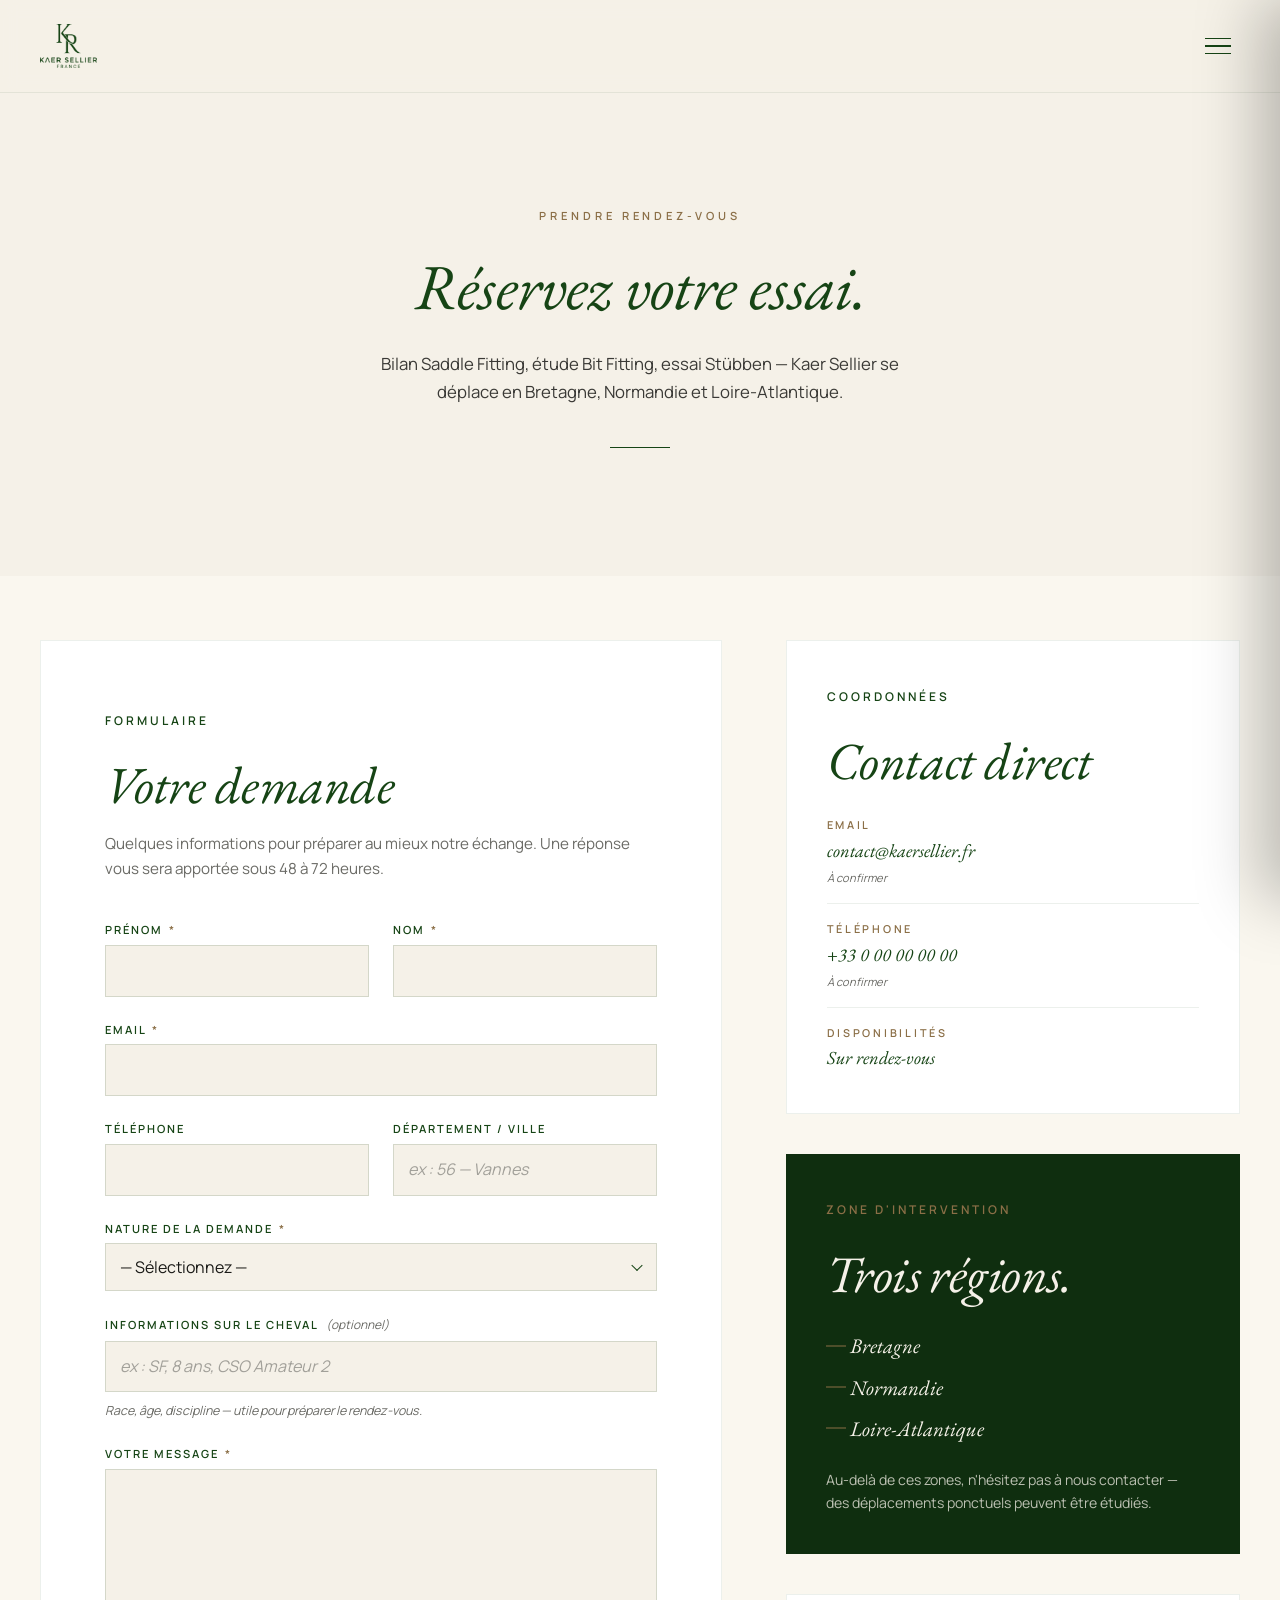
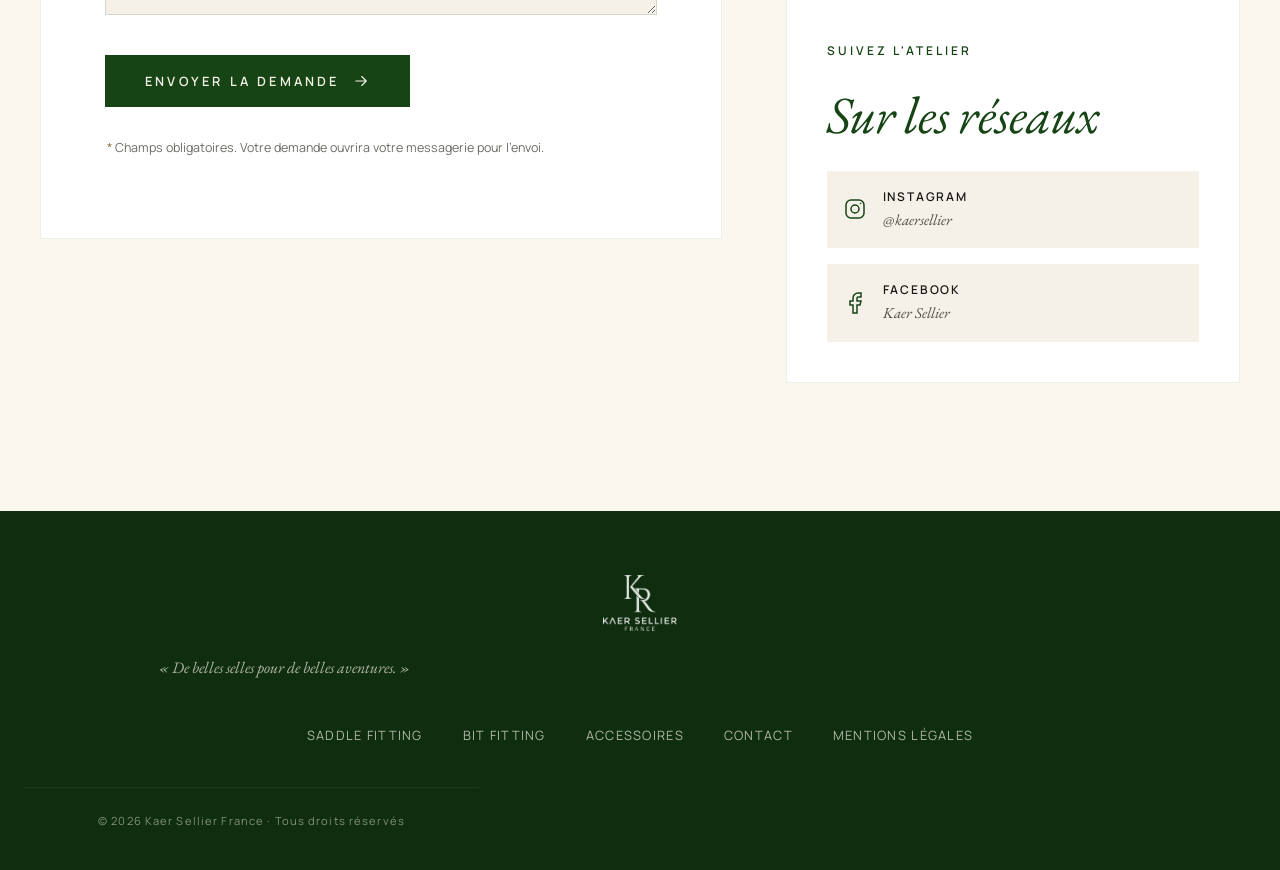
==== contact.html @ 643152fc "v0.2" ====
<!DOCTYPE html>
<html lang="fr">
<head>
  <meta charset="UTF-8">
  <meta name="viewport" content="width=device-width, initial-scale=1.0, viewport-fit=cover">
  <meta name="description" content="Contact Kaer Sellier — Réservez votre essai Stübben, un bilan Saddle Fitting ou Bit Fitting. Déplacements en Bretagne, Normandie et Loire-Atlantique.">
  <meta name="theme-color" content="#164415">

  <title>Contact — Kaer Sellier</title>

  <link rel="icon" type="image/png" href="assets/logos/kr-vert.png">
  <link rel="apple-touch-icon" href="assets/logos/kr-vert.png">

  <link rel="preconnect" href="https://fonts.googleapis.com">
  <link rel="preconnect" href="https://fonts.gstatic.com" crossorigin>
  <link href="https://fonts.googleapis.com/css2?family=EB+Garamond:ital,wght@0,400;0,500;1,400;1,500&family=Manrope:wght@300;400;500;600;700&display=swap" rel="stylesheet">

  <link rel="stylesheet" href="css/style.css">
  <link rel="stylesheet" href="css/contact.css">

  <meta property="og:title" content="Contact — Kaer Sellier">
  <meta property="og:description" content="Réservez votre essai Stübben ou un bilan saddle fitting / bit fitting.">
  <meta property="og:type" content="website">
</head>

<body class="page-interne">

  <!-- ============================================
       HEADER + NAVIGATION
       ============================================ -->
  <header class="header header--interne" id="header">
    <div class="container">
      <div class="header__inner">
        <a href="index.html" class="header__logo" aria-label="Kaer Sellier — Accueil">
          <img src="assets/logos/kr-blanc.png" alt="Kaer Sellier" class="logo-blanc">
          <img src="assets/logos/kr-vert.png" alt="Kaer Sellier" class="logo-vert">
        </a>

        <button class="menu-toggle"
                aria-label="Ouvrir le menu"
                aria-expanded="false"
                aria-controls="navigation">
          <span class="menu-toggle__bar"></span>
          <span class="menu-toggle__bar"></span>
          <span class="menu-toggle__bar"></span>
        </button>
      </div>
    </div>
  </header>

  <div class="nav-overlay" aria-hidden="true"></div>

  <nav class="nav" id="navigation" aria-hidden="true" aria-label="Navigation principale">
    <div class="nav__header">
      <span class="nav__eyebrow">Kaer Sellier</span>
      <button class="nav__close" aria-label="Fermer le menu" type="button">
        <span class="nav__close-bar"></span>
        <span class="nav__close-bar"></span>
      </button>
    </div>
    <hr class="nav__filet">

    <ul class="nav__list">
      <li class="nav__item">
        <a href="index.html" class="nav__link">
          <span class="nav__link-numero">I</span> Accueil
        </a>
      </li>
      <li class="nav__item">
        <a href="saddle-fitting.html" class="nav__link">
          <span class="nav__link-numero">II</span> Saddle Fitting
        </a>
      </li>
      <li class="nav__item">
        <a href="bit-fitting.html" class="nav__link">
          <span class="nav__link-numero">III</span> Bit Fitting
        </a>
      </li>
      <li class="nav__item">
        <a href="accessoires.html" class="nav__link">
          <span class="nav__link-numero">IV</span> Accessoires
        </a>
      </li>
      <li class="nav__item">
        <a href="contact.html" class="nav__link" aria-current="page">
          <span class="nav__link-numero">V</span> Contact
        </a>
      </li>
    </ul>

    <div class="nav__footer">
      <p class="nav__devise">« De belles selles<br>pour de belles aventures. »</p>
    </div>
  </nav>

  <main>

    <!-- ============================================
         HERO COURT
         ============================================ -->
    <section class="page-hero">
      <div class="container">
        <span class="page-hero__eyebrow">Prendre rendez-vous</span>
        <h1 class="page-hero__title">Réservez votre essai.</h1>
        <p class="page-hero__subtitle">
          Bilan Saddle Fitting, étude Bit Fitting, essai Stübben — Kaer Sellier
          se déplace en Bretagne, Normandie et Loire-Atlantique.
        </p>
      </div>
    </section>

    <!-- ============================================
         BLOC PRINCIPAL — FORMULAIRE + COORDONNÉES
         ============================================ -->
    <section class="contact-main">
      <div class="container">
        <div class="contact-grid">

          <!-- Colonne gauche : formulaire -->
          <div class="contact-form-wrapper reveal">
            <span class="eyebrow">Formulaire</span>
            <h2 class="contact-form__title">Votre demande</h2>
            <p class="contact-form__intro">
              Quelques informations pour préparer au mieux notre échange.
              Une réponse vous sera apportée sous 48 à 72 heures.
            </p>

            <form id="contact-form" class="contact-form" novalidate>

              <div class="form-row">
                <div class="form-field">
                  <label for="prenom">Prénom <span class="required" aria-hidden="true">*</span></label>
                  <input type="text" id="prenom" name="prenom" required autocomplete="given-name">
                </div>
                <div class="form-field">
                  <label for="nom">Nom <span class="required" aria-hidden="true">*</span></label>
                  <input type="text" id="nom" name="nom" required autocomplete="family-name">
                </div>
              </div>

              <div class="form-field">
                <label for="email">Email <span class="required" aria-hidden="true">*</span></label>
                <input type="email" id="email" name="email" required autocomplete="email" inputmode="email">
              </div>

              <div class="form-row">
                <div class="form-field">
                  <label for="telephone">Téléphone</label>
                  <input type="tel" id="telephone" name="telephone" autocomplete="tel" inputmode="tel">
                </div>
                <div class="form-field">
                  <label for="localisation">Département / Ville</label>
                  <input type="text" id="localisation" name="localisation" placeholder="ex : 56 — Vannes">
                </div>
              </div>

              <div class="form-field">
                <label for="demande">Nature de la demande <span class="required" aria-hidden="true">*</span></label>
                <div class="select-wrapper">
                  <select id="demande" name="demande" required>
                    <option value="">— Sélectionnez —</option>
                    <option value="saddle-fitting">Bilan Saddle Fitting</option>
                    <option value="bit-fitting">Bilan Bit Fitting</option>
                    <option value="essai-stubben">Essai Stübben</option>
                    <option value="accessoires">Accessoires</option>
                    <option value="autre">Autre</option>
                  </select>
                </div>
              </div>

              <div class="form-field">
                <label for="cheval">Informations sur le cheval <span class="optional">(optionnel)</span></label>
                <input type="text" id="cheval" name="cheval" placeholder="ex : SF, 8 ans, CSO Amateur 2">
                <span class="form-help">Race, âge, discipline — utile pour préparer le rendez-vous.</span>
              </div>

              <div class="form-field">
                <label for="message">Votre message <span class="required" aria-hidden="true">*</span></label>
                <textarea id="message" name="message" rows="5" required></textarea>
              </div>

              <button type="submit" class="form-submit">
                <span>Envoyer la demande</span>
                <svg class="form-submit__arrow" viewBox="0 0 24 24" fill="none" stroke="currentColor" stroke-width="1.5">
                  <path d="M5 12h14M13 6l6 6-6 6" stroke-linecap="round" stroke-linejoin="round"/>
                </svg>
              </button>

              <p class="form-note">
                <span class="required" aria-hidden="true">*</span> Champs obligatoires.
                Votre demande ouvrira votre messagerie pour l'envoi.
              </p>

            </form>
          </div>

          <!-- Colonne droite : coordonnées + réseaux -->
          <aside class="contact-info">

            <div class="info-block reveal">
              <span class="eyebrow">Coordonnées</span>
              <h2 class="info-block__title">Contact direct</h2>

              <ul class="info-list">
                <li class="info-item">
                  <span class="info-item__label">Email</span>
                  <a href="mailto:contact@kaersellier.fr" class="info-item__value">contact@kaersellier.fr</a>
                  <span class="info-item__note">À confirmer</span>
                </li>
                <li class="info-item">
                  <span class="info-item__label">Téléphone</span>
                  <a href="tel:+33000000000" class="info-item__value">+33 0 00 00 00 00</a>
                  <span class="info-item__note">À confirmer</span>
                </li>
                <li class="info-item">
                  <span class="info-item__label">Disponibilités</span>
                  <span class="info-item__value">Sur rendez-vous</span>
                </li>
              </ul>
            </div>

            <div class="info-block info-block--zone reveal">
              <span class="eyebrow">Zone d'intervention</span>
              <h2 class="info-block__title">Trois régions.</h2>
              <ul class="zone-list">
                <li>Bretagne</li>
                <li>Normandie</li>
                <li>Loire-Atlantique</li>
              </ul>
              <p class="info-block__note">
                Au-delà de ces zones, n'hésitez pas à nous contacter —
                des déplacements ponctuels peuvent être étudiés.
              </p>
            </div>

            <div class="info-block reveal">
              <span class="eyebrow">Suivez l'atelier</span>
              <h2 class="info-block__title">Sur les réseaux</h2>
              <ul class="social-list">
                <li>
                  <a href="https://www.instagram.com/kaersellier/" target="_blank" rel="noopener noreferrer" class="social-link">
                    <svg viewBox="0 0 24 24" fill="none" stroke="currentColor" stroke-width="1.5" aria-hidden="true">
                      <rect x="3" y="3" width="18" height="18" rx="5"/>
                      <circle cx="12" cy="12" r="4"/>
                      <circle cx="17.5" cy="6.5" r="0.8" fill="currentColor" stroke="none"/>
                    </svg>
                    <span>
                      <span class="social-link__name">Instagram</span>
                      <span class="social-link__handle">@kaersellier</span>
                    </span>
                  </a>
                </li>
                <li>
                  <a href="https://www.facebook.com/kaerstables/?locale=fr_FR" target="_blank" rel="noopener noreferrer" class="social-link">
                    <svg viewBox="0 0 24 24" fill="none" stroke="currentColor" stroke-width="1.5" aria-hidden="true">
                      <path d="M18 2h-3a5 5 0 0 0-5 5v3H7v4h3v8h4v-8h3l1-4h-4V7a1 1 0 0 1 1-1h3z"/>
                    </svg>
                    <span>
                      <span class="social-link__name">Facebook</span>
                      <span class="social-link__handle">Kaer Sellier</span>
                    </span>
                  </a>
                </li>
              </ul>
            </div>

          </aside>

        </div>
      </div>
    </section>

    <!-- ============================================
         MODAL DE CONFIRMATION (après submit)
         ============================================ -->
    <div class="modal" id="confirmation-modal" aria-hidden="true" role="dialog" aria-labelledby="modal-title">
      <div class="modal__backdrop"></div>
      <div class="modal__content">
        <button class="modal__close" aria-label="Fermer" type="button">
          <span class="nav__close-bar"></span>
          <span class="nav__close-bar"></span>
        </button>
        <span class="eyebrow">Confirmation</span>
        <h2 id="modal-title" class="modal__title">Votre messagerie s'est-elle ouverte&nbsp;?</h2>
        <p class="modal__text">
          Pour finaliser votre demande, validez l'envoi du mail
          pré-rempli dans votre application de messagerie. Si rien ne
          s'est ouvert, vous pouvez nous écrire directement à
          <a href="mailto:contact@kaersellier.fr" class="modal__mail">contact@kaersellier.fr</a>.
        </p>
        <button class="form-submit modal__close-cta" type="button">Compris</button>
      </div>
    </div>

  </main>

  <!-- ============================================
       FOOTER
       ============================================ -->
  <footer class="footer">
    <div class="footer__logo">
      <img src="assets/logos/kr-blanc.png" alt="Kaer Sellier France">
    </div>
    <p class="footer__tagline">« De belles selles pour de belles aventures. »</p>

    <ul class="footer__links">
      <li><a href="saddle-fitting.html">Saddle Fitting</a></li>
      <li><a href="bit-fitting.html">Bit Fitting</a></li>
      <li><a href="accessoires.html">Accessoires</a></li>
      <li><a href="contact.html">Contact</a></li>
      <li><a href="mentions-legales.html">Mentions légales</a></li>
    </ul>

    <p class="footer__copyright">
      © 2026 Kaer Sellier France · Tous droits réservés
    </p>
  </footer>

  <script src="js/main.js"></script>
  <script src="js/contact.js"></script>
</body>
</html>
---- css/style.css ----
/* ============================================
   KAER SELLIER — Site vitrine
   Approche mobile-first, statique, vanilla
   ============================================ */

/* --- Reset minimal --- */
*, *::before, *::after {
  box-sizing: border-box;
  margin: 0;
  padding: 0;
}

html {
  scroll-behavior: smooth;
  -webkit-text-size-adjust: 100%;
}

img, picture, svg {
  display: block;
  max-width: 100%;
  height: auto;
}

button, input, textarea {
  font: inherit;
  color: inherit;
}

a {
  color: inherit;
  text-decoration: none;
}

/* --- Variables CSS --- */
:root {
  /* Palette */
  --vert-sapin: #164415;
  --vert-fonce: #0F2E0F;
  --vert-clair: #2A5A2A;
  --creme: #F5F1E8;
  --creme-clair: #FAF7EF;
  --anthracite: #1A1A17;
  --gris: #6B6B66;
  --cuir: #8B6F47;
  --blanc: #FFFFFF;

  /* Typographies */
  --font-serif: 'EB Garamond', 'Cormorant Garamond', Georgia, serif;
  --font-sans: 'Manrope', -apple-system, BlinkMacSystemFont, sans-serif;

  /* Espacements */
  --space-xs: 0.5rem;
  --space-sm: 1rem;
  --space-md: 1.5rem;
  --space-lg: 2.5rem;
  --space-xl: 4rem;
  --space-2xl: 6rem;

  /* Largeurs */
  --max-width: 1280px;
  --max-content: 720px;
}

/* --- Base typographique --- */
body {
  font-family: var(--font-sans);
  font-size: 16px;
  line-height: 1.6;
  color: var(--anthracite);
  background-color: var(--creme);
  font-weight: 400;
  -webkit-font-smoothing: antialiased;
  -moz-osx-font-smoothing: grayscale;
}

h1, h2, h3, h4 {
  font-family: var(--font-serif);
  font-weight: 500;
  line-height: 1.2;
  color: var(--vert-sapin);
  letter-spacing: -0.01em;
}

h1 {
  font-size: clamp(2.5rem, 8vw, 4.5rem);
  font-weight: 400;
}

h2 {
  font-size: clamp(2rem, 6vw, 3.25rem);
  font-weight: 400;
}

h3 {
  font-size: clamp(1.4rem, 4vw, 1.9rem);
}

p {
  margin-bottom: var(--space-sm);
  max-width: 65ch;
}

/* --- Utilitaires --- */
.container {
  width: 100%;
  max-width: var(--max-width);
  margin: 0 auto;
  padding: 0 var(--space-md);
}

.section {
  padding: var(--space-xl) 0;
}

.section-content {
  max-width: var(--max-content);
  margin: 0 auto;
}

.eyebrow {
  font-family: var(--font-sans);
  font-size: 0.75rem;
  font-weight: 600;
  letter-spacing: 0.25em;
  text-transform: uppercase;
  color: var(--vert-sapin);
  margin-bottom: var(--space-md);
  display: inline-block;
}

.numero {
  font-family: var(--font-serif);
  font-size: 0.95rem;
  font-style: italic;
  color: var(--cuir);
  margin-bottom: var(--space-xs);
  display: block;
}

.filet {
  width: 60px;
  height: 1px;
  background-color: var(--vert-sapin);
  margin: var(--space-md) 0;
  border: none;
}

.filet--center {
  margin-left: auto;
  margin-right: auto;
}

/* ============================================
   HEADER / NAVIGATION
   ============================================ */
.header {
  position: fixed;
  top: 0;
  left: 0;
  right: 0;
  z-index: 100;
  padding: var(--space-sm) 0;
  transition: background-color 0.3s ease, padding 0.3s ease;
}

.header--scrolled {
  background-color: rgba(245, 241, 232, 0.96);
  backdrop-filter: blur(8px);
  -webkit-backdrop-filter: blur(8px);
  border-bottom: 1px solid rgba(22, 68, 21, 0.08);
}

.header__inner {
  display: flex;
  align-items: center;
  justify-content: space-between;
}

.header__logo img {
  height: 44px;
  width: auto;
  transition: opacity 0.3s ease;
}

.header__logo .logo-blanc {
  display: block;
}

.header__logo .logo-vert {
  display: none;
}

.header--scrolled .logo-blanc {
  display: none;
}

.header--scrolled .logo-vert {
  display: block;
}

/* Pages internes : on a directement le logo vert visible (header opaque dès le départ) */
.header--interne .logo-blanc {
  display: none;
}

.header--interne .logo-vert {
  display: block;
}

/* Menu burger */
.menu-toggle {
  background: none;
  border: none;
  padding: var(--space-xs);
  cursor: pointer;
  width: 44px;
  height: 44px;
  display: flex;
  flex-direction: column;
  justify-content: center;
  align-items: center;
  gap: 6px;
  z-index: 101;
}

.menu-toggle__bar {
  width: 26px;
  height: 1.5px;
  background-color: var(--blanc);
  transition: all 0.3s ease;
}

.header--scrolled .menu-toggle__bar {
  background-color: var(--vert-sapin);
}

/* ============================================
   MENU DRAWER LATÉRAL DROIT
   ============================================ */

/* Overlay sombre qui apparaît derrière le drawer */
.nav-overlay {
  position: fixed;
  inset: 0;
  background-color: rgba(15, 46, 15, 0.5);
  opacity: 0;
  pointer-events: none;
  transition: opacity 0.4s cubic-bezier(0.22, 1, 0.36, 1);
  z-index: 105; /* au-dessus du header, en-dessous du drawer */
  backdrop-filter: blur(2px);
  -webkit-backdrop-filter: blur(2px);
}

.nav-overlay[aria-hidden="false"] {
  opacity: 1;
  pointer-events: auto;
}

/* Le drawer */
.nav {
  position: fixed;
  top: 0;
  right: 0;
  bottom: 0;
  width: 80%;
  max-width: 380px;
  background-color: var(--vert-fonce);
  display: flex;
  flex-direction: column;
  transform: translateX(100%);
  transition: transform 0.45s cubic-bezier(0.22, 1, 0.36, 1);
  z-index: 110; /* au-dessus du header (100) et du burger (101) */
  box-shadow: -20px 0 60px rgba(0, 0, 0, 0.25);
  overflow-y: auto;
  -webkit-overflow-scrolling: touch;
}

.nav[aria-hidden="false"] {
  transform: translateX(0);
}

/* Header interne du drawer (eyebrow + croix de fermeture, alignés) */
.nav__header {
  padding: var(--space-lg) var(--space-lg) 0;
  display: flex;
  align-items: center;
  justify-content: space-between;
  gap: var(--space-md);
}

.nav__eyebrow {
  font-family: var(--font-sans);
  font-size: 0.65rem;
  font-weight: 600;
  letter-spacing: 0.35em;
  text-transform: uppercase;
  color: var(--creme);
  opacity: 0.5;
}

/* Bouton de fermeture dédié au drawer */
.nav__close {
  position: relative;
  width: 44px;
  height: 44px;
  background: none;
  border: none;
  padding: 0;
  margin: -6px -6px -6px 0; /* compense le 44px pour garder l'alignement visuel sur 32px */
  cursor: pointer;
  flex-shrink: 0;
  display: flex;
  align-items: center;
  justify-content: center;
  transition: opacity 0.25s ease, transform 0.25s ease;
  opacity: 0.7;
  z-index: 102; /* au-dessus de .menu-toggle même masqué */
}

.nav__close:hover,
.nav__close:focus-visible {
  opacity: 1;
  transform: rotate(90deg);
}

.nav__close-bar {
  position: absolute;
  width: 22px;
  height: 1.5px;
  background-color: var(--creme);
  border-radius: 1px;
}

.nav__close-bar:nth-child(1) {
  transform: rotate(45deg);
}

.nav__close-bar:nth-child(2) {
  transform: rotate(-45deg);
}

.nav__filet {
  width: 40px;
  height: 1px;
  background-color: var(--creme);
  opacity: 0.4;
  border: none;
  margin: var(--space-md) var(--space-lg) 0;
}

.nav__list {
  list-style: none;
  display: flex;
  flex-direction: column;
  padding: var(--space-md) var(--space-lg) var(--space-lg);
  flex: 1;
}

.nav__item {
  opacity: 0;
  transform: translateX(20px);
  transition: opacity 0.5s ease, transform 0.5s ease;
}

.nav[aria-hidden="false"] .nav__item {
  opacity: 1;
  transform: translateX(0);
}

.nav[aria-hidden="false"] .nav__item:nth-child(1) { transition-delay: 0.15s; }
.nav[aria-hidden="false"] .nav__item:nth-child(2) { transition-delay: 0.21s; }
.nav[aria-hidden="false"] .nav__item:nth-child(3) { transition-delay: 0.27s; }
.nav[aria-hidden="false"] .nav__item:nth-child(4) { transition-delay: 0.33s; }
.nav[aria-hidden="false"] .nav__item:nth-child(5) { transition-delay: 0.39s; }
.nav[aria-hidden="false"] .nav__item:nth-child(6) { transition-delay: 0.45s; }

.nav__link {
  font-family: var(--font-serif);
  font-size: 1.6rem;
  color: var(--creme);
  font-weight: 400;
  font-style: italic;
  letter-spacing: 0.01em;
  padding: var(--space-sm) 0;
  display: flex;
  align-items: baseline;
  gap: var(--space-sm);
  position: relative;
  border-bottom: 1px solid rgba(245, 241, 232, 0.08);
  transition: color 0.3s ease, padding-left 0.3s ease;
}

.nav__link:hover,
.nav__link:focus-visible {
  color: var(--blanc);
  padding-left: var(--space-xs);
}

.nav__link-numero {
  font-family: var(--font-sans);
  font-size: 0.65rem;
  font-weight: 600;
  letter-spacing: 0.25em;
  color: var(--cuir);
  opacity: 0.7;
  font-style: normal;
}

/* Footer du drawer : devise + crédit */
.nav__footer {
  padding: var(--space-md) var(--space-lg) var(--space-lg);
  border-top: 1px solid rgba(245, 241, 232, 0.08);
}

.nav__devise {
  font-family: var(--font-serif);
  font-style: italic;
  font-size: 0.95rem;
  color: var(--creme);
  opacity: 0.7;
  line-height: 1.5;
  margin-bottom: var(--space-xs);
}

.nav__credit {
  font-family: var(--font-sans);
  font-size: 0.65rem;
  letter-spacing: 0.25em;
  text-transform: uppercase;
  color: var(--cuir);
  opacity: 0.8;
}

/* Bloquer le scroll du body quand le drawer est ouvert */
body.nav-open {
  overflow: hidden;
}

/* Masquer le burger du header global pendant que le drawer est ouvert :
   le drawer a son propre bouton de fermeture (.nav__close) */
body.nav-open .menu-toggle {
  opacity: 0;
  pointer-events: none;
  visibility: hidden;
  transition: opacity 0.2s ease, visibility 0s linear 0.2s;
}

.menu-toggle {
  transition: opacity 0.2s ease;
}

/* ============================================
   HERO
   ============================================ */
.hero {
  position: relative;
  min-height: 100vh;
  min-height: 100svh;
  display: flex;
  align-items: center;
  justify-content: center;
  overflow: hidden;
  color: var(--blanc);
  text-align: center;
  padding: var(--space-2xl) var(--space-md);
}

.hero__bg {
  position: absolute;
  inset: 0;
  z-index: 1;
}

.hero__bg img {
  width: 100%;
  height: 100%;
  object-fit: cover;
  object-position: center;
}

.hero__bg::after {
  content: '';
  position: absolute;
  inset: 0;
  background: linear-gradient(
    180deg,
    rgba(15, 46, 15, 0.55) 0%,
    rgba(15, 46, 15, 0.35) 50%,
    rgba(15, 46, 15, 0.7) 100%
  );
}

.hero__content {
  position: relative;
  z-index: 2;
  max-width: 720px;
  animation: heroFadeIn 1.2s cubic-bezier(0.22, 1, 0.36, 1) 0.3s both;
}

@keyframes heroFadeIn {
  from {
    opacity: 0;
    transform: translateY(30px);
  }
  to {
    opacity: 1;
    transform: translateY(0);
  }
}

.hero__eyebrow {
  font-family: var(--font-sans);
  font-size: 0.75rem;
  font-weight: 500;
  letter-spacing: 0.35em;
  text-transform: uppercase;
  color: var(--creme);
  opacity: 0.85;
  margin-bottom: var(--space-md);
}

.hero__title {
  color: var(--blanc);
  font-size: clamp(2.75rem, 10vw, 5.5rem);
  font-weight: 400;
  line-height: 1.05;
  margin-bottom: var(--space-md);
  font-style: italic;
}

.hero__subtitle {
  font-family: var(--font-sans);
  font-size: 1rem;
  font-weight: 300;
  letter-spacing: 0.05em;
  color: var(--creme);
  opacity: 0.9;
  max-width: 480px;
  margin: 0 auto var(--space-lg);
  line-height: 1.7;
}

.hero__scroll {
  position: absolute;
  bottom: var(--space-lg);
  left: 50%;
  transform: translateX(-50%);
  z-index: 2;
  color: var(--creme);
  opacity: 0.7;
  font-family: var(--font-sans);
  font-size: 0.7rem;
  letter-spacing: 0.3em;
  text-transform: uppercase;
  writing-mode: vertical-rl;
  animation: scrollHint 2s ease-in-out infinite;
}

@keyframes scrollHint {
  0%, 100% { transform: translate(-50%, 0); opacity: 0.7; }
  50% { transform: translate(-50%, 8px); opacity: 1; }
}

/* ============================================
   MANIFESTE
   ============================================ */
.manifeste {
  padding: var(--space-2xl) var(--space-md);
  text-align: center;
  background-color: var(--creme);
}

.manifeste__text {
  font-family: var(--font-serif);
  font-size: clamp(1.3rem, 4vw, 1.75rem);
  font-style: italic;
  font-weight: 400;
  line-height: 1.5;
  color: var(--vert-sapin);
  max-width: 640px;
  margin: 0 auto;
}

.manifeste__signature {
  margin-top: var(--space-lg);
  font-family: var(--font-sans);
  font-size: 0.75rem;
  font-weight: 600;
  letter-spacing: 0.3em;
  text-transform: uppercase;
  color: var(--cuir);
}

/* ============================================
   MÉTIERS
   ============================================ */
.metiers {
  background-color: var(--creme-clair);
  padding: var(--space-2xl) 0;
}

.metiers__intro {
  text-align: center;
  margin-bottom: var(--space-xl);
  padding: 0 var(--space-md);
}

.metiers__intro h2 {
  font-style: italic;
}

.metiers__grid {
  display: grid;
  grid-template-columns: 1fr;
  gap: var(--space-md);
  padding: 0 var(--space-md);
}

.metier-card {
  position: relative;
  overflow: hidden;
  background-color: var(--blanc);
  transition: transform 0.4s ease;
}

.metier-card__image {
  aspect-ratio: 4 / 3;
  overflow: hidden;
  background-color: var(--vert-fonce);
}

.metier-card__image img {
  width: 100%;
  height: 100%;
  object-fit: cover;
  transition: transform 0.6s cubic-bezier(0.22, 1, 0.36, 1);
}

.metier-card:hover .metier-card__image img {
  transform: scale(1.05);
}

.metier-card__placeholder {
  width: 100%;
  height: 100%;
  display: flex;
  align-items: center;
  justify-content: center;
  background: linear-gradient(135deg, var(--vert-fonce) 0%, var(--vert-sapin) 100%);
  color: var(--creme);
  font-family: var(--font-serif);
  font-style: italic;
  font-size: 1.1rem;
  opacity: 0.6;
}

.metier-card__body {
  padding: var(--space-md);
}

.metier-card__numero {
  font-family: var(--font-serif);
  font-style: italic;
  color: var(--cuir);
  font-size: 0.9rem;
  margin-bottom: var(--space-xs);
}

.metier-card__title {
  font-size: 1.5rem;
  margin-bottom: var(--space-xs);
}

.metier-card__text {
  font-size: 0.95rem;
  color: var(--gris);
  line-height: 1.6;
}

.metier-card__link {
  display: inline-block;
  margin-top: var(--space-sm);
  font-family: var(--font-sans);
  font-size: 0.75rem;
  font-weight: 600;
  letter-spacing: 0.2em;
  text-transform: uppercase;
  color: var(--vert-sapin);
  border-bottom: 1px solid var(--vert-sapin);
  padding-bottom: 2px;
  transition: color 0.3s ease, border-color 0.3s ease;
}

.metier-card__link:hover {
  color: var(--cuir);
  border-color: var(--cuir);
}

/* ============================================
   PARTENARIAT STÜBBEN
   ============================================ */
.partenariat {
  background-color: var(--vert-fonce);
  color: var(--creme);
  padding: var(--space-2xl) 0;
  position: relative;
  overflow: hidden;
}

.partenariat::before {
  content: '';
  position: absolute;
  top: 0;
  left: 50%;
  transform: translateX(-50%);
  width: 1px;
  height: 60px;
  background-color: var(--creme);
  opacity: 0.3;
}

.partenariat__inner {
  text-align: center;
  padding: 0 var(--space-md);
  max-width: 720px;
  margin: 0 auto;
}

.partenariat__eyebrow {
  font-family: var(--font-sans);
  font-size: 0.7rem;
  letter-spacing: 0.4em;
  text-transform: uppercase;
  color: var(--creme);
  opacity: 0.7;
  margin-bottom: var(--space-md);
  margin-top: var(--space-lg);
  display: inline-block;
}

.partenariat__title {
  color: var(--creme);
  font-style: italic;
  margin-bottom: var(--space-md);
}

.partenariat__text {
  font-size: 1.05rem;
  line-height: 1.7;
  color: var(--creme);
  opacity: 0.9;
  margin-bottom: var(--space-lg);
  max-width: 560px;
  margin-left: auto;
  margin-right: auto;
}

.partenariat__cta {
  display: inline-block;
  padding: var(--space-sm) var(--space-lg);
  border: 1px solid var(--creme);
  font-family: var(--font-sans);
  font-size: 0.75rem;
  font-weight: 600;
  letter-spacing: 0.3em;
  text-transform: uppercase;
  color: var(--creme);
  transition: background-color 0.3s ease, color 0.3s ease;
}

.partenariat__cta:hover {
  background-color: var(--creme);
  color: var(--vert-fonce);
}

/* ============================================
   SAVOIR-FAIRE
   ============================================ */
.savoir-faire {
  padding: var(--space-2xl) 0;
}

.savoir-faire__grid {
  padding: 0 var(--space-md);
}

.savoir-faire__intro {
  text-align: center;
  margin-bottom: var(--space-xl);
}

.savoir-faire__intro h2 {
  font-style: italic;
}

.savoir-faire__galerie {
  display: grid;
  grid-template-columns: 1fr;
  gap: var(--space-sm);
  margin-bottom: var(--space-xl);
}

.savoir-faire__img {
  aspect-ratio: 1;
  overflow: hidden;
  background-color: var(--vert-fonce);
  position: relative;
}

.savoir-faire__img--large {
  aspect-ratio: 4 / 3;
}

.savoir-faire__img-placeholder {
  width: 100%;
  height: 100%;
  display: flex;
  align-items: center;
  justify-content: center;
  background: linear-gradient(135deg, var(--cuir) 0%, var(--vert-sapin) 100%);
  color: var(--creme);
  font-family: var(--font-serif);
  font-style: italic;
  opacity: 0.7;
}

.savoir-faire__text {
  text-align: center;
  max-width: 560px;
  margin: 0 auto;
  padding: 0 var(--space-md);
}

.savoir-faire__text p {
  font-size: 1.05rem;
  line-height: 1.7;
  color: var(--anthracite);
  margin-left: auto;
  margin-right: auto;
}

/* ============================================
   CONTACT
   ============================================ */
.contact {
  background-color: var(--vert-sapin);
  color: var(--creme);
  padding: var(--space-2xl) var(--space-md);
  text-align: center;
}

.contact__title {
  color: var(--creme);
  font-style: italic;
  margin-bottom: var(--space-md);
}

.contact__text {
  font-size: 1.05rem;
  opacity: 0.9;
  max-width: 480px;
  margin: 0 auto var(--space-lg);
}

.contact__cta {
  display: inline-block;
  padding: var(--space-sm) var(--space-xl);
  background-color: var(--creme);
  color: var(--vert-sapin);
  font-family: var(--font-sans);
  font-size: 0.8rem;
  font-weight: 600;
  letter-spacing: 0.25em;
  text-transform: uppercase;
  transition: background-color 0.3s ease, color 0.3s ease, transform 0.3s ease;
}

.contact__cta:hover {
  background-color: var(--cuir);
  color: var(--creme);
  transform: translateY(-2px);
}

/* ============================================
   FOOTER
   ============================================ */
.footer {
  background-color: var(--vert-fonce);
  color: var(--creme);
  padding: var(--space-xl) var(--space-md) var(--space-md);
  text-align: center;
}

.footer__logo {
  margin-bottom: var(--space-md);
}

.footer__logo img {
  height: 56px;
  width: auto;
  margin: 0 auto;
  opacity: 0.9;
}

.footer__tagline {
  font-family: var(--font-serif);
  font-style: italic;
  font-size: 1rem;
  opacity: 0.7;
  margin-bottom: var(--space-lg);
}

.footer__links {
  list-style: none;
  display: flex;
  flex-direction: column;
  gap: var(--space-xs);
  margin-bottom: var(--space-lg);
}

.footer__links a {
  font-family: var(--font-sans);
  font-size: 0.8rem;
  letter-spacing: 0.1em;
  text-transform: uppercase;
  opacity: 0.7;
  transition: opacity 0.3s ease;
}

.footer__links a:hover {
  opacity: 1;
}

.footer__copyright {
  font-family: var(--font-sans);
  font-size: 0.7rem;
  letter-spacing: 0.1em;
  opacity: 0.5;
  border-top: 1px solid rgba(245, 241, 232, 0.15);
  padding-top: var(--space-md);
  margin-top: var(--space-md);
}

/* ============================================
   ANIMATIONS AU SCROLL
   ============================================ */
.reveal {
  opacity: 0;
  transform: translateY(40px);
  transition: opacity 0.8s ease, transform 0.8s ease;
}

.reveal--visible {
  opacity: 1;
  transform: translateY(0);
}

/* ============================================
   RESPONSIVE — TABLETTE (≥ 640px)
   ============================================ */
@media (min-width: 640px) {
  .metiers__grid {
    grid-template-columns: repeat(2, 1fr);
    gap: var(--space-lg);
  }

  .savoir-faire__galerie {
    grid-template-columns: 1fr 1fr;
  }

  .savoir-faire__img--large {
    grid-column: 1 / -1;
  }
}

/* ============================================
   RESPONSIVE — DESKTOP (≥ 1024px)
   ============================================ */
@media (min-width: 1024px) {
  :root {
    --space-2xl: 8rem;
  }

  body {
    font-size: 17px;
  }

  .header {
    padding: var(--space-md) 0;
  }

  .container {
    padding: 0 var(--space-lg);
  }

  /* Navigation desktop : drawer plus étroit pour ne pas occuper trop d'espace */
  .nav {
    width: 420px;
    max-width: 420px;
  }

  .nav__link {
    font-size: 1.75rem;
  }

  .metiers__grid {
    grid-template-columns: repeat(3, 1fr);
  }

  .savoir-faire__galerie {
    grid-template-columns: repeat(3, 1fr);
    gap: var(--space-md);
  }

  .savoir-faire__img--large {
    grid-column: 1 / 3;
    grid-row: 1 / 3;
  }

  .footer__links {
    flex-direction: row;
    justify-content: center;
    gap: var(--space-lg);
  }
}

/* ============================================
   PRÉFÉRENCE RÉDUCTION DE MOUVEMENT
   ============================================ */
@media (prefers-reduced-motion: reduce) {
  *, *::before, *::after {
    animation-duration: 0.01ms !important;
    animation-iteration-count: 1 !important;
    transition-duration: 0.01ms !important;
    scroll-behavior: auto !important;
  }
}
---- css/contact.css ----
/* ============================================
   PAGE CONTACT — STYLES SPÉCIFIQUES
   ============================================ */

/* Décalage du contenu sous le header fixe pour les pages internes */
.page-interne main {
  padding-top: 72px;
}

/* Header sur pages internes : toujours opaque (pas de hero plein écran derrière) */
.header--interne {
  background-color: rgba(245, 241, 232, 0.96);
  backdrop-filter: blur(8px);
  -webkit-backdrop-filter: blur(8px);
  border-bottom: 1px solid rgba(22, 68, 21, 0.08);
}

.header--interne .menu-toggle__bar {
  background-color: var(--vert-sapin);
}

/* ============================================
   HERO DE PAGE INTERNE
   ============================================ */
.page-hero {
  padding: var(--space-2xl) var(--space-md) var(--space-xl);
  text-align: center;
  background-color: var(--creme);
  position: relative;
}

.page-hero::after {
  content: '';
  display: block;
  width: 60px;
  height: 1px;
  background-color: var(--vert-sapin);
  margin: var(--space-lg) auto 0;
}

.page-hero__eyebrow {
  font-family: var(--font-sans);
  font-size: 0.7rem;
  font-weight: 600;
  letter-spacing: 0.35em;
  text-transform: uppercase;
  color: var(--cuir);
  margin-bottom: var(--space-md);
  display: inline-block;
}

.page-hero__title {
  font-style: italic;
  margin-bottom: var(--space-md);
}

.page-hero__subtitle {
  max-width: 580px;
  margin: 0 auto;
  font-size: 1.05rem;
  line-height: 1.7;
  color: var(--anthracite);
  opacity: 0.85;
}

/* ============================================
   BLOC PRINCIPAL
   ============================================ */
.contact-main {
  padding: var(--space-xl) 0 var(--space-2xl);
  background-color: var(--creme-clair);
}

.contact-grid {
  display: grid;
  grid-template-columns: 1fr;
  gap: var(--space-2xl);
}

/* ============================================
   FORMULAIRE
   ============================================ */
.contact-form-wrapper {
  background-color: var(--blanc);
  padding: var(--space-lg) var(--space-md);
  border: 1px solid rgba(22, 68, 21, 0.08);
}

.contact-form__title {
  font-style: italic;
  margin-bottom: var(--space-sm);
}

.contact-form__intro {
  font-size: 0.95rem;
  color: var(--gris);
  margin-bottom: var(--space-lg);
  line-height: 1.6;
}

.contact-form {
  display: flex;
  flex-direction: column;
  gap: var(--space-md);
}

.form-row {
  display: grid;
  grid-template-columns: 1fr;
  gap: var(--space-md);
}

.form-field {
  display: flex;
  flex-direction: column;
  gap: 6px;
}

.form-field label {
  font-family: var(--font-sans);
  font-size: 0.7rem;
  font-weight: 600;
  letter-spacing: 0.18em;
  text-transform: uppercase;
  color: var(--vert-sapin);
}

.required {
  color: var(--cuir);
  margin-left: 2px;
}

.optional {
  text-transform: none;
  letter-spacing: normal;
  font-weight: 400;
  font-size: 0.75rem;
  color: var(--gris);
  margin-left: 4px;
  font-style: italic;
}

.form-field input,
.form-field textarea,
.form-field select {
  font-family: var(--font-sans);
  font-size: 1rem;
  padding: 12px 14px;
  background-color: var(--creme);
  border: 1px solid rgba(22, 68, 21, 0.15);
  color: var(--anthracite);
  transition: border-color 0.25s ease, background-color 0.25s ease, box-shadow 0.25s ease;
  width: 100%;
  border-radius: 0;
  -webkit-appearance: none;
  appearance: none;
}

.form-field input:focus,
.form-field textarea:focus,
.form-field select:focus {
  outline: none;
  border-color: var(--vert-sapin);
  background-color: var(--blanc);
  box-shadow: 0 0 0 3px rgba(22, 68, 21, 0.08);
}

.form-field input::placeholder,
.form-field textarea::placeholder {
  color: var(--gris);
  opacity: 0.6;
  font-style: italic;
}

.form-field textarea {
  resize: vertical;
  min-height: 120px;
  font-family: var(--font-sans);
  line-height: 1.5;
}

/* Select stylisé avec chevron custom */
.select-wrapper {
  position: relative;
}

.select-wrapper::after {
  content: '';
  position: absolute;
  right: 16px;
  top: 50%;
  width: 8px;
  height: 8px;
  border-right: 1.5px solid var(--vert-sapin);
  border-bottom: 1.5px solid var(--vert-sapin);
  transform: translateY(-70%) rotate(45deg);
  pointer-events: none;
  transition: transform 0.25s ease;
}

.form-field select {
  padding-right: 40px;
  cursor: pointer;
}

.form-help {
  font-family: var(--font-sans);
  font-size: 0.78rem;
  color: var(--gris);
  margin-top: 4px;
  font-style: italic;
  line-height: 1.5;
}

/* Erreurs validation */
.form-field.is-error input,
.form-field.is-error textarea,
.form-field.is-error select {
  border-color: #B33A3A;
  background-color: #FBF5F4;
}

.form-error {
  font-family: var(--font-sans);
  font-size: 0.78rem;
  color: #B33A3A;
  margin-top: 4px;
  display: flex;
  align-items: center;
  gap: 4px;
}

/* Bouton submit */
.form-submit {
  display: inline-flex;
  align-items: center;
  justify-content: center;
  gap: 12px;
  margin-top: var(--space-sm);
  padding: 16px var(--space-lg);
  background-color: var(--vert-sapin);
  color: var(--creme);
  font-family: var(--font-sans);
  font-size: 0.8rem;
  font-weight: 600;
  letter-spacing: 0.25em;
  text-transform: uppercase;
  border: none;
  cursor: pointer;
  transition: background-color 0.3s ease, transform 0.3s ease;
  align-self: flex-start;
  border-radius: 0;
}

.form-submit:hover,
.form-submit:focus-visible {
  background-color: var(--vert-fonce);
  transform: translateY(-1px);
  outline: none;
}

.form-submit:active {
  transform: translateY(0);
}

.form-submit__arrow {
  width: 18px;
  height: 18px;
  transition: transform 0.3s ease;
}

.form-submit:hover .form-submit__arrow {
  transform: translateX(4px);
}

.form-note {
  font-family: var(--font-sans);
  font-size: 0.78rem;
  color: var(--gris);
  margin-top: var(--space-xs);
  line-height: 1.5;
}

/* ============================================
   COLONNE INFOS
   ============================================ */
.contact-info {
  display: flex;
  flex-direction: column;
  gap: var(--space-lg);
}

.info-block {
  background-color: var(--blanc);
  padding: var(--space-lg) var(--space-md);
  border: 1px solid rgba(22, 68, 21, 0.08);
}

.info-block--zone {
  background-color: var(--vert-fonce);
  color: var(--creme);
  border: none;
}

.info-block--zone .eyebrow {
  color: var(--cuir);
}

.info-block--zone .info-block__title {
  color: var(--creme);
}

.info-block__title {
  font-style: italic;
  margin-bottom: var(--space-md);
}

.info-list {
  list-style: none;
  display: flex;
  flex-direction: column;
  gap: var(--space-sm);
}

.info-item {
  display: flex;
  flex-direction: column;
  gap: 2px;
  padding-bottom: var(--space-sm);
  border-bottom: 1px solid rgba(22, 68, 21, 0.08);
}

.info-item:last-child {
  border-bottom: none;
  padding-bottom: 0;
}

.info-item__label {
  font-family: var(--font-sans);
  font-size: 0.68rem;
  font-weight: 600;
  letter-spacing: 0.25em;
  text-transform: uppercase;
  color: var(--cuir);
}

.info-item__value {
  font-family: var(--font-serif);
  font-size: 1.15rem;
  color: var(--vert-sapin);
  font-style: italic;
  transition: color 0.25s ease;
  word-break: break-word;
}

a.info-item__value:hover,
a.info-item__value:focus-visible {
  color: var(--cuir);
}

.info-item__note {
  font-family: var(--font-sans);
  font-size: 0.7rem;
  color: var(--gris);
  font-style: italic;
  margin-top: 2px;
}

/* Zone d'intervention */
.zone-list {
  list-style: none;
  display: flex;
  flex-direction: column;
  gap: var(--space-xs);
  margin-bottom: var(--space-md);
}

.zone-list li {
  font-family: var(--font-serif);
  font-style: italic;
  font-size: 1.3rem;
  color: var(--creme);
  padding-left: var(--space-md);
  position: relative;
}

.zone-list li::before {
  content: '';
  position: absolute;
  left: 0;
  top: 50%;
  width: 20px;
  height: 1px;
  background-color: var(--cuir);
  transform: translateY(-50%);
}

.info-block__note {
  font-size: 0.88rem;
  line-height: 1.6;
  color: var(--creme);
  opacity: 0.75;
  margin-bottom: 0;
}

/* Réseaux sociaux */
.social-list {
  list-style: none;
  display: flex;
  flex-direction: column;
  gap: var(--space-sm);
}

.social-link {
  display: flex;
  align-items: center;
  gap: var(--space-sm);
  padding: var(--space-sm);
  background-color: var(--creme);
  transition: background-color 0.25s ease, transform 0.25s ease;
}

.social-link:hover,
.social-link:focus-visible {
  background-color: var(--vert-sapin);
  color: var(--creme);
  transform: translateX(4px);
}

.social-link svg {
  width: 24px;
  height: 24px;
  color: var(--vert-sapin);
  transition: color 0.25s ease;
  flex-shrink: 0;
}

.social-link:hover svg {
  color: var(--creme);
}

.social-link > span {
  display: flex;
  flex-direction: column;
  gap: 2px;
}

.social-link__name {
  font-family: var(--font-sans);
  font-size: 0.75rem;
  font-weight: 600;
  letter-spacing: 0.15em;
  text-transform: uppercase;
}

.social-link__handle {
  font-family: var(--font-serif);
  font-style: italic;
  font-size: 0.95rem;
  opacity: 0.75;
}

/* ============================================
   MODAL DE CONFIRMATION POST-SUBMIT
   ============================================ */
.modal {
  position: fixed;
  inset: 0;
  z-index: 200;
  display: flex;
  align-items: center;
  justify-content: center;
  padding: var(--space-md);
  opacity: 0;
  pointer-events: none;
  transition: opacity 0.3s ease;
}

.modal[aria-hidden="false"] {
  opacity: 1;
  pointer-events: auto;
}

.modal__backdrop {
  position: absolute;
  inset: 0;
  background-color: rgba(15, 46, 15, 0.65);
  backdrop-filter: blur(4px);
  -webkit-backdrop-filter: blur(4px);
}

.modal__content {
  position: relative;
  background-color: var(--creme);
  padding: var(--space-lg) var(--space-md);
  max-width: 480px;
  width: 100%;
  text-align: center;
  transform: translateY(20px) scale(0.97);
  transition: transform 0.4s cubic-bezier(0.22, 1, 0.36, 1);
  box-shadow: 0 30px 80px rgba(15, 46, 15, 0.3);
}

.modal[aria-hidden="false"] .modal__content {
  transform: translateY(0) scale(1);
}

.modal__close {
  position: absolute;
  top: var(--space-sm);
  right: var(--space-sm);
  width: 44px;
  height: 44px;
  background: none;
  border: none;
  cursor: pointer;
  display: flex;
  align-items: center;
  justify-content: center;
  opacity: 0.6;
  transition: opacity 0.25s ease, transform 0.25s ease;
}

.modal__close:hover,
.modal__close:focus-visible {
  opacity: 1;
  transform: rotate(90deg);
}

.modal__close .nav__close-bar {
  position: absolute;
  width: 20px;
  height: 1.5px;
  background-color: var(--vert-sapin);
}

.modal__close .nav__close-bar:nth-child(1) {
  transform: rotate(45deg);
}

.modal__close .nav__close-bar:nth-child(2) {
  transform: rotate(-45deg);
}

.modal__title {
  font-style: italic;
  margin: var(--space-sm) 0 var(--space-md);
}

.modal__text {
  font-size: 0.95rem;
  line-height: 1.65;
  color: var(--anthracite);
  margin-bottom: var(--space-lg);
}

.modal__mail {
  color: var(--vert-sapin);
  font-style: italic;
  border-bottom: 1px solid var(--vert-sapin);
  padding-bottom: 1px;
}

.modal__close-cta {
  align-self: center;
}

body.modal-open {
  overflow: hidden;
}

/* ============================================
   RESPONSIVE — TABLETTE (≥ 640px)
   ============================================ */
@media (min-width: 640px) {
  .contact-form-wrapper {
    padding: var(--space-xl);
  }

  .info-block {
    padding: var(--space-lg);
  }

  .form-row {
    grid-template-columns: 1fr 1fr;
  }

  .modal__content {
    padding: var(--space-xl) var(--space-lg);
  }
}

/* ============================================
   RESPONSIVE — DESKTOP (≥ 1024px)
   ============================================ */
@media (min-width: 1024px) {
  .contact-grid {
    grid-template-columns: 1.5fr 1fr;
    gap: var(--space-xl);
    align-items: start;
  }

  .page-hero {
    padding: var(--space-2xl) var(--space-md);
  }

  .page-hero__title {
    font-size: clamp(2.5rem, 5vw, 4rem);
  }

  .contact-info {
    position: sticky;
    top: 100px;
  }
}
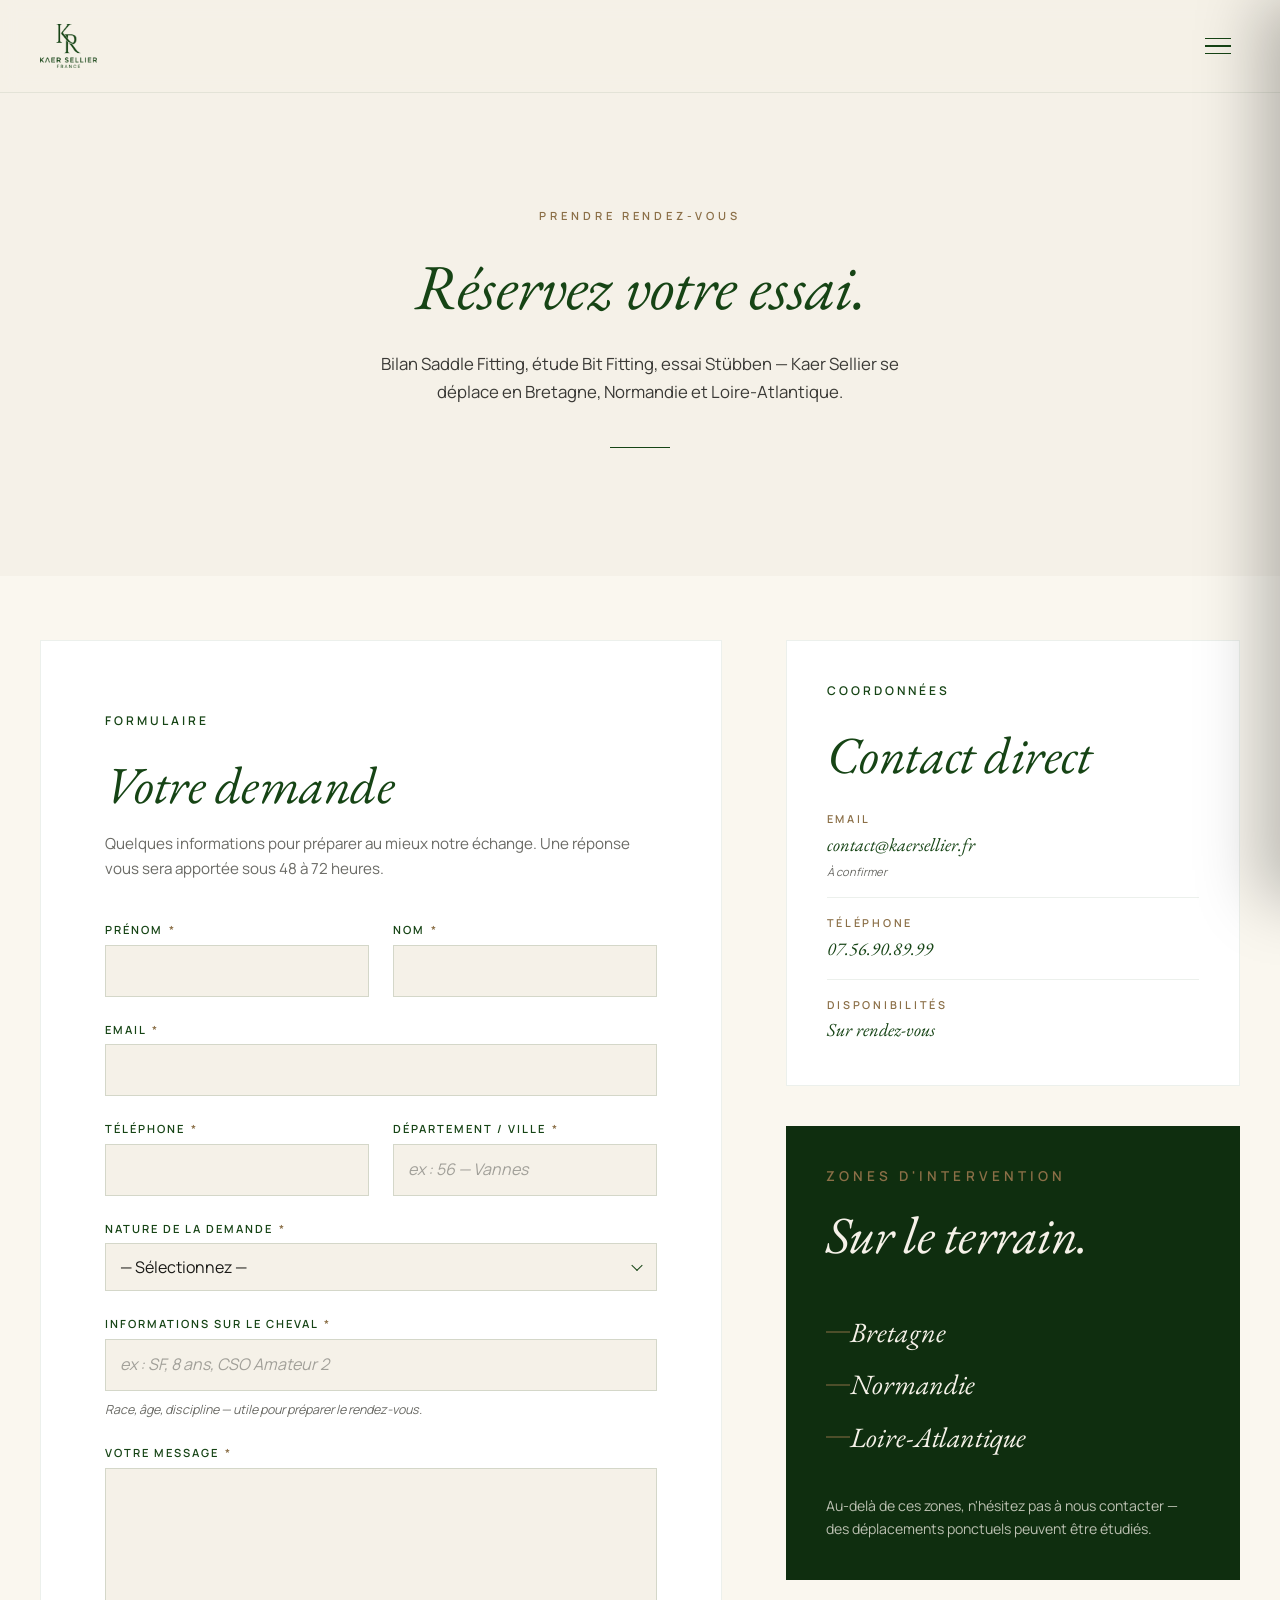
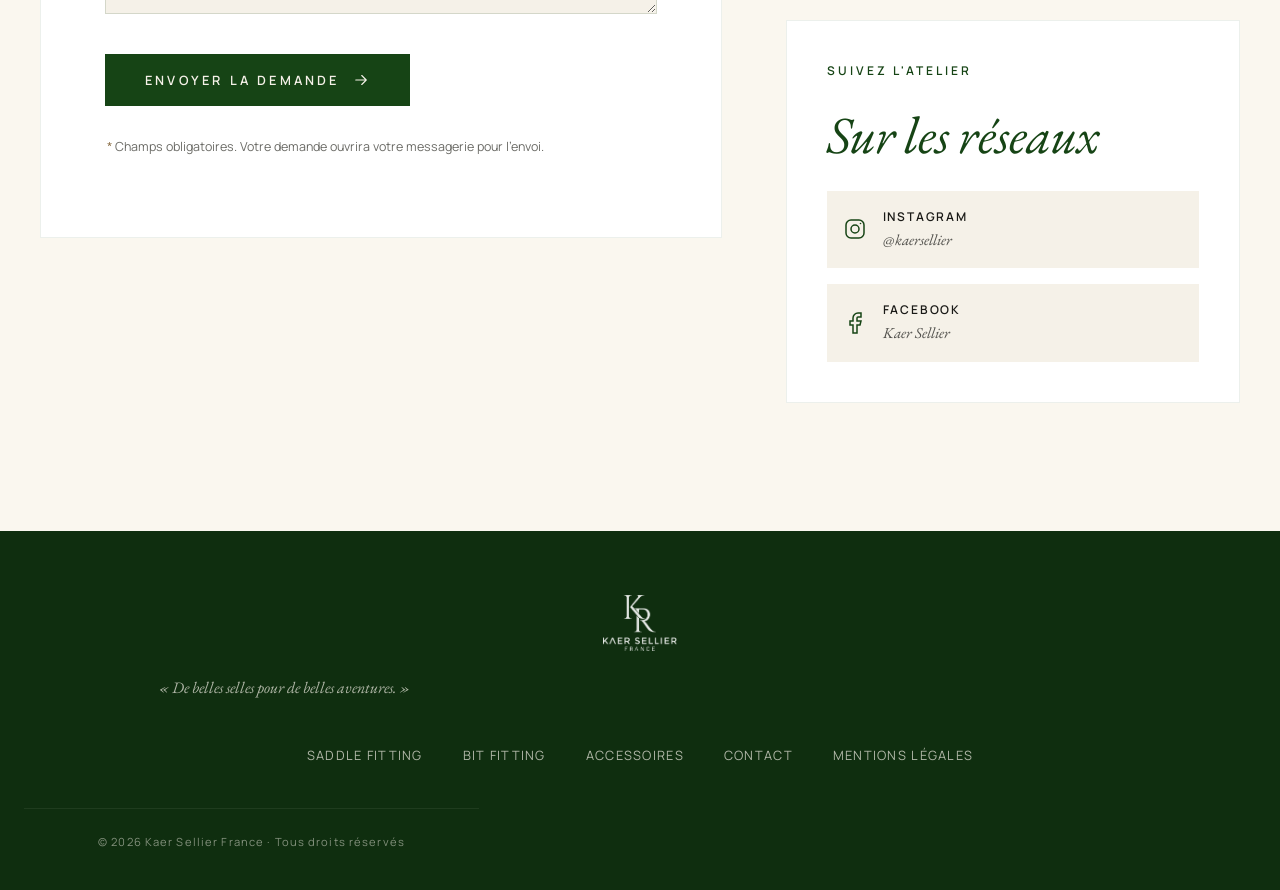
==== commit caa76601: "v0.4" ====
--- a/contact.html
+++ b/contact.html
@@ -145,12 +145,12 @@
 
               <div class="form-row">
                 <div class="form-field">
-                  <label for="telephone">Téléphone</label>
-                  <input type="tel" id="telephone" name="telephone" autocomplete="tel" inputmode="tel">
+                  <label for="telephone">Téléphone <span class="required" aria-hidden="true">*</span></label>
+                  <input type="tel" id="telephone" name="telephone" required autocomplete="tel" inputmode="tel">
                 </div>
                 <div class="form-field">
-                  <label for="localisation">Département / Ville</label>
-                  <input type="text" id="localisation" name="localisation" placeholder="ex : 56 — Vannes">
+                  <label for="localisation">Département / Ville <span class="required" aria-hidden="true">*</span></label>
+                  <input type="text" id="localisation" name="localisation" required placeholder="ex : 56 — Vannes">
                 </div>
               </div>
 
@@ -169,8 +169,8 @@
               </div>
 
               <div class="form-field">
-                <label for="cheval">Informations sur le cheval <span class="optional">(optionnel)</span></label>
-                <input type="text" id="cheval" name="cheval" placeholder="ex : SF, 8 ans, CSO Amateur 2">
+                <label for="cheval">Informations sur le cheval <span class="required" aria-hidden="true">*</span></label>
+                <input type="text" id="cheval" name="cheval" required placeholder="ex : SF, 8 ans, CSO Amateur 2">
                 <span class="form-help">Race, âge, discipline — utile pour préparer le rendez-vous.</span>
               </div>
 
@@ -196,6 +196,7 @@
 
           <!-- Colonne droite : coordonnées + réseaux -->
           <aside class="contact-info">
+            <div class="contact-info__carousel" role="region" aria-label="Informations de contact">
 
             <div class="info-block reveal">
               <span class="eyebrow">Coordonnées</span>
@@ -209,8 +210,7 @@
                 </li>
                 <li class="info-item">
                   <span class="info-item__label">Téléphone</span>
-                  <a href="tel:+33000000000" class="info-item__value">+33 0 00 00 00 00</a>
-                  <span class="info-item__note">À confirmer</span>
+                  <a href="tel:+33756908999" class="info-item__value">07.56.90.89.99</a>
                 </li>
                 <li class="info-item">
                   <span class="info-item__label">Disponibilités</span>
@@ -220,8 +220,8 @@
             </div>
 
             <div class="info-block info-block--zone reveal">
-              <span class="eyebrow">Zone d'intervention</span>
-              <h2 class="info-block__title">Trois régions.</h2>
+              <span class="eyebrow eyebrow--zone">Zones d'intervention</span>
+              <h2 class="info-block__title">Sur le terrain.</h2>
               <ul class="zone-list">
                 <li>Bretagne</li>
                 <li>Normandie</li>
@@ -262,6 +262,15 @@
                   </a>
                 </li>
               </ul>
+            </div>
+
+            </div>
+
+            <!-- Pagination du carrousel (mobile uniquement) -->
+            <div class="carousel-dots" role="tablist" aria-label="Navigation du carrousel">
+              <button type="button" class="carousel-dot is-active" data-slide="0" aria-label="Voir Coordonnées"></button>
+              <button type="button" class="carousel-dot" data-slide="1" aria-label="Voir Zones d'intervention"></button>
+              <button type="button" class="carousel-dot" data-slide="2" aria-label="Voir Réseaux sociaux"></button>
             </div>
 
           </aside>
--- a/css/style.css
+++ b/css/style.css
@@ -546,19 +546,38 @@
   left: 50%;
   transform: translateX(-50%);
   z-index: 2;
-  color: var(--creme);
-  opacity: 0.7;
-  font-family: var(--font-sans);
-  font-size: 0.7rem;
-  letter-spacing: 0.3em;
-  text-transform: uppercase;
-  writing-mode: vertical-rl;
-  animation: scrollHint 2s ease-in-out infinite;
-}
-
-@keyframes scrollHint {
-  0%, 100% { transform: translate(-50%, 0); opacity: 0.7; }
-  50% { transform: translate(-50%, 8px); opacity: 1; }
+  width: 1px;
+  height: 56px;
+  overflow: hidden;
+  opacity: 0.6;
+}
+
+.hero__scroll-line {
+  display: block;
+  width: 1px;
+  height: 100%;
+  background-color: var(--creme);
+  transform-origin: top;
+  animation: scrollLineSlide 2.4s cubic-bezier(0.65, 0, 0.35, 1) infinite;
+}
+
+@keyframes scrollLineSlide {
+  0% {
+    transform: scaleY(0) translateY(0);
+    transform-origin: top;
+  }
+  45% {
+    transform: scaleY(1) translateY(0);
+    transform-origin: top;
+  }
+  55% {
+    transform: scaleY(1) translateY(0);
+    transform-origin: bottom;
+  }
+  100% {
+    transform: scaleY(0) translateY(0);
+    transform-origin: bottom;
+  }
 }
 
 /* ============================================
@@ -1034,4 +1053,4 @@
     transition-duration: 0.01ms !important;
     scroll-behavior: auto !important;
   }
-}
+}
--- a/css/contact.css
+++ b/css/contact.css
@@ -287,7 +287,81 @@
 .contact-info {
   display: flex;
   flex-direction: column;
-  gap: var(--space-lg);
+  gap: var(--space-md);
+}
+
+/* Carrousel mobile : scroll horizontal avec snap natif */
+.contact-info__carousel {
+  display: flex;
+  gap: var(--space-md);
+  overflow-x: auto;
+  scroll-snap-type: x mandatory;
+  scroll-behavior: smooth;
+  -webkit-overflow-scrolling: touch;
+  /* On déborde légèrement du container pour donner un effet "edge-to-edge"
+     et permettre de voir un bout du slide suivant */
+  margin: 0 calc(var(--space-md) * -1);
+  padding: var(--space-xs) var(--space-md) var(--space-sm);
+  scrollbar-width: none; /* Firefox */
+  -ms-overflow-style: none; /* IE/Edge */
+}
+
+.contact-info__carousel::-webkit-scrollbar {
+  display: none; /* Chrome/Safari */
+}
+
+.contact-info__carousel > .info-block {
+  flex: 0 0 calc(100% - var(--space-lg));
+  scroll-snap-align: center;
+  scroll-snap-stop: always;
+  /* Une hauteur min uniforme pour éviter que le carrousel "saute" entre slides
+     de hauteurs différentes pendant le swipe */
+  min-height: 320px;
+  display: flex;
+  flex-direction: column;
+}
+
+/* Points de pagination */
+.carousel-dots {
+  display: flex;
+  justify-content: center;
+  gap: 10px;
+  padding: var(--space-sm) 0 var(--space-md);
+}
+
+.carousel-dot {
+  width: 32px;
+  height: 32px;
+  padding: 0;
+  background: none;
+  border: none;
+  cursor: pointer;
+  position: relative;
+  display: flex;
+  align-items: center;
+  justify-content: center;
+  -webkit-tap-highlight-color: transparent;
+}
+
+.carousel-dot::after {
+  content: '';
+  width: 8px;
+  height: 8px;
+  border-radius: 50%;
+  background-color: var(--vert-sapin);
+  opacity: 0.25;
+  transition: opacity 0.3s ease, transform 0.3s ease, width 0.3s ease;
+}
+
+.carousel-dot:hover::after,
+.carousel-dot:focus-visible::after {
+  opacity: 0.6;
+}
+
+.carousel-dot.is-active::after {
+  opacity: 1;
+  width: 24px;
+  border-radius: 4px;
 }
 
 .info-block {
@@ -308,6 +382,13 @@
 
 .info-block--zone .info-block__title {
   color: var(--creme);
+}
+
+/* Variantes spécifiques au bloc zone d'intervention pour donner plus de présence */
+.eyebrow--zone {
+  font-size: 0.85rem;
+  letter-spacing: 0.3em;
+  margin-bottom: var(--space-sm);
 }
 
 .info-block__title {
@@ -371,17 +452,19 @@
   list-style: none;
   display: flex;
   flex-direction: column;
-  gap: var(--space-xs);
-  margin-bottom: var(--space-md);
+  gap: var(--space-sm);
+  margin-top: var(--space-md);
+  margin-bottom: var(--space-lg);
 }
 
 .zone-list li {
   font-family: var(--font-serif);
   font-style: italic;
-  font-size: 1.3rem;
+  font-size: clamp(1.5rem, 4vw, 1.75rem);
   color: var(--creme);
   padding-left: var(--space-md);
   position: relative;
+  line-height: 1.3;
 }
 
 .zone-list li::before {
@@ -389,7 +472,7 @@
   position: absolute;
   left: 0;
   top: 50%;
-  width: 20px;
+  width: 24px;
   height: 1px;
   background-color: var(--cuir);
   transform: translateY(-50%);
@@ -611,5 +694,27 @@
   .contact-info {
     position: sticky;
     top: 100px;
-  }
-}
+    gap: var(--space-lg);
+  }
+
+  /* Désactivation du carrousel : retour à un empilement vertical classique */
+  .contact-info__carousel {
+    display: flex;
+    flex-direction: column;
+    gap: var(--space-lg);
+    overflow: visible;
+    scroll-snap-type: none;
+    margin: 0;
+    padding: 0;
+  }
+
+  .contact-info__carousel > .info-block {
+    flex: 1 1 auto;
+    min-height: auto;
+    scroll-snap-align: none;
+  }
+
+  .carousel-dots {
+    display: none;
+  }
+}
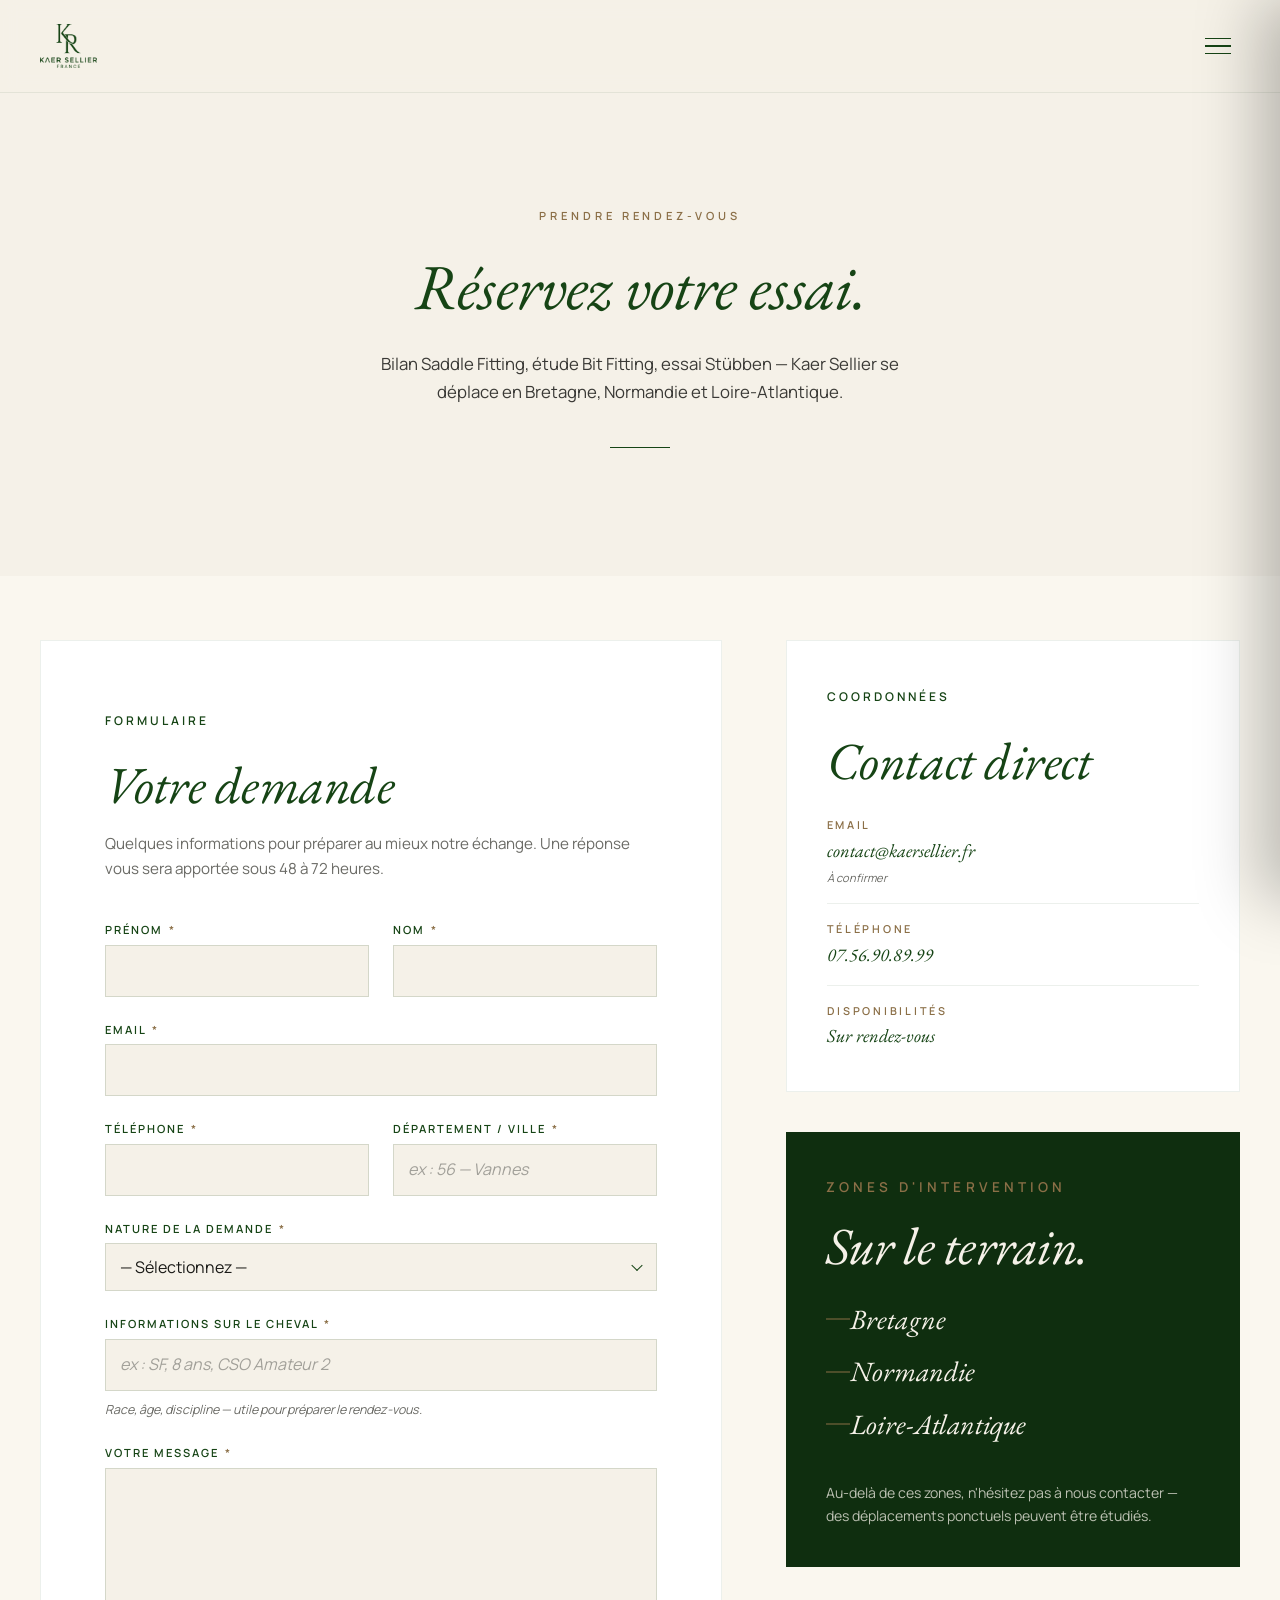
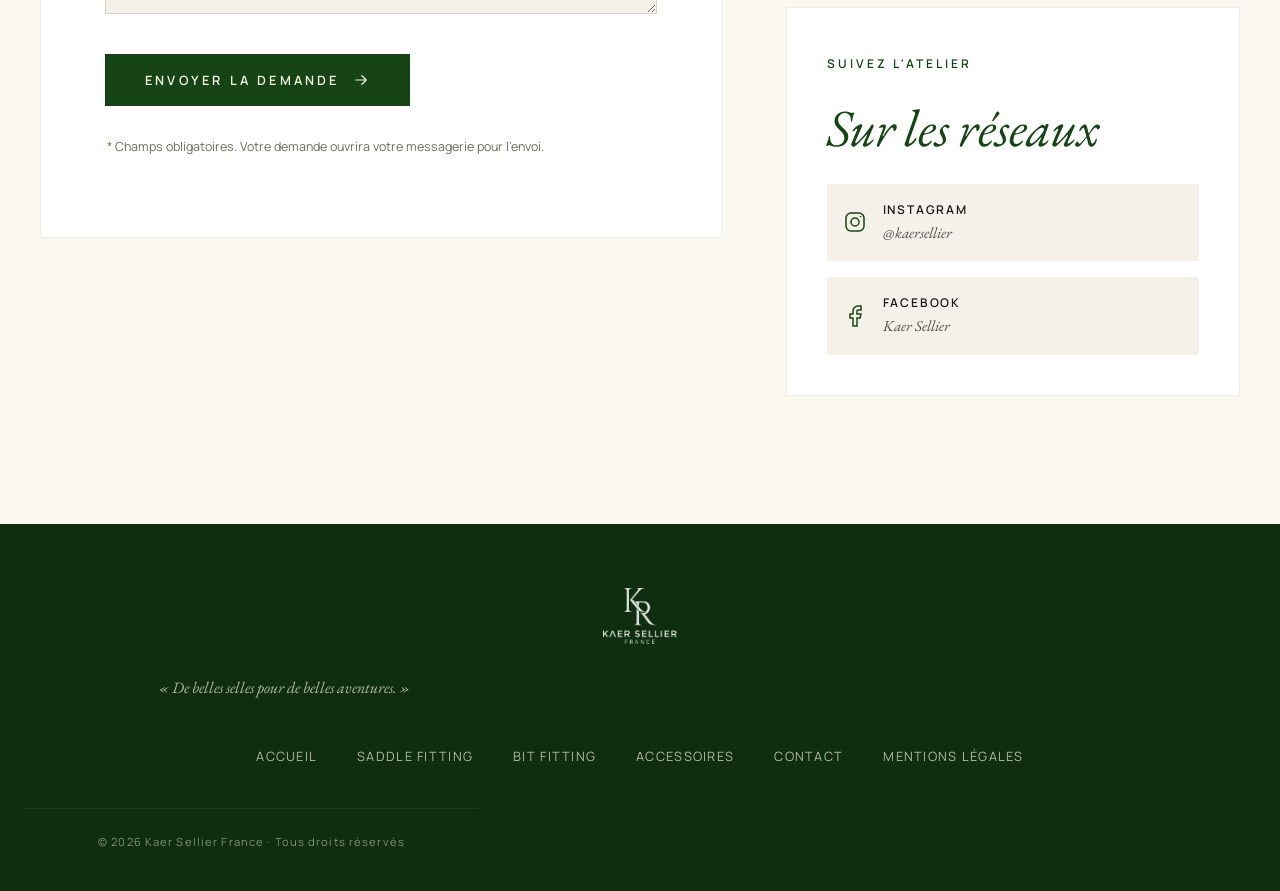
==== commit a1a7992f: "v0.5 (responsive is ok now)" ====
--- a/contact.html
+++ b/contact.html
@@ -307,12 +307,13 @@
        FOOTER
        ============================================ -->
   <footer class="footer">
-    <div class="footer__logo">
+    <a href="index.html" class="footer__logo" aria-label="Retour à l'accueil">
       <img src="assets/logos/kr-blanc.png" alt="Kaer Sellier France">
-    </div>
+    </a>
     <p class="footer__tagline">« De belles selles pour de belles aventures. »</p>
 
     <ul class="footer__links">
+      <li><a href="index.html">Accueil</a></li>
       <li><a href="saddle-fitting.html">Saddle Fitting</a></li>
       <li><a href="bit-fitting.html">Bit Fitting</a></li>
       <li><a href="accessoires.html">Accessoires</a></li>
--- a/css/style.css
+++ b/css/style.css
@@ -174,6 +174,18 @@
   display: flex;
   align-items: center;
   justify-content: space-between;
+}
+
+.header__logo {
+  display: inline-flex;
+  align-items: center;
+  cursor: pointer;
+  transition: opacity 0.25s ease;
+}
+
+.header__logo:hover,
+.header__logo:focus-visible {
+  opacity: 0.75;
 }
 
 .header__logo img {
@@ -911,7 +923,14 @@
 }
 
 .footer__logo {
+  display: inline-block;
   margin-bottom: var(--space-md);
+  transition: opacity 0.25s ease;
+}
+
+.footer__logo:hover,
+.footer__logo:focus-visible {
+  opacity: 0.7;
 }
 
 .footer__logo img {
--- a/css/contact.css
+++ b/css/contact.css
@@ -69,12 +69,24 @@
 .contact-main {
   padding: var(--space-xl) 0 var(--space-2xl);
   background-color: var(--creme-clair);
+  /* Empêche tout débordement horizontal au sein de cette section
+     (le carrousel utilise overflow-x: auto qui scrolle à l'intérieur,
+     mais sans pousser la section au-delà du viewport) */
+  overflow-x: clip;
 }
 
 .contact-grid {
   display: grid;
-  grid-template-columns: 1fr;
+  grid-template-columns: minmax(0, 1fr);
   gap: var(--space-2xl);
+}
+
+/* Tous les enfants de la grille forcés à respecter la largeur du parent.
+   Sans ça, un enfant avec du contenu débordant (le carrousel notamment)
+   peut élargir sa colonne au-delà de 100%. */
+.contact-grid > * {
+  min-width: 0;
+  max-width: 100%;
 }
 
 /* ============================================
@@ -84,6 +96,10 @@
   background-color: var(--blanc);
   padding: var(--space-lg) var(--space-md);
   border: 1px solid rgba(22, 68, 21, 0.08);
+  box-sizing: border-box;
+  width: 100%;
+  max-width: 100%;
+  overflow: hidden;
 }
 
 .contact-form__title {
@@ -151,9 +167,13 @@
   color: var(--anthracite);
   transition: border-color 0.25s ease, background-color 0.25s ease, box-shadow 0.25s ease;
   width: 100%;
+  max-width: 100%;
+  box-sizing: border-box;
   border-radius: 0;
   -webkit-appearance: none;
   appearance: none;
+  /* Empêche iOS de zoomer sur les champs (zoom auto si font-size < 16px) */
+  font-size: max(16px, 1rem);
 }
 
 .form-field input:focus,
@@ -290,45 +310,73 @@
   gap: var(--space-md);
 }
 
-/* Carrousel mobile : scroll horizontal avec snap natif */
+/* Par défaut : empilement vertical classique (pas de carrousel) */
 .contact-info__carousel {
   display: flex;
+  flex-direction: column;
   gap: var(--space-md);
-  overflow-x: auto;
-  scroll-snap-type: x mandatory;
-  scroll-behavior: smooth;
-  -webkit-overflow-scrolling: touch;
-  /* On déborde légèrement du container pour donner un effet "edge-to-edge"
-     et permettre de voir un bout du slide suivant */
-  margin: 0 calc(var(--space-md) * -1);
-  padding: var(--space-xs) var(--space-md) var(--space-sm);
-  scrollbar-width: none; /* Firefox */
-  -ms-overflow-style: none; /* IE/Edge */
-}
-
-.contact-info__carousel::-webkit-scrollbar {
-  display: none; /* Chrome/Safari */
 }
 
 .contact-info__carousel > .info-block {
-  flex: 0 0 calc(100% - var(--space-lg));
-  scroll-snap-align: center;
-  scroll-snap-stop: always;
-  /* Une hauteur min uniforme pour éviter que le carrousel "saute" entre slides
-     de hauteurs différentes pendant le swipe */
-  min-height: 320px;
-  display: flex;
-  flex-direction: column;
-}
-
-/* Points de pagination */
+  width: 100%;
+  box-sizing: border-box;
+}
+
+/* Pagination du carrousel : masquée par défaut */
 .carousel-dots {
-  display: flex;
-  justify-content: center;
-  gap: 10px;
-  padding: var(--space-sm) 0 var(--space-md);
-}
-
+  display: none;
+}
+
+/* ============================================
+   CARROUSEL : ACTIVÉ EN MOBILE/TABLETTE UNIQUEMENT
+   ============================================ */
+@media (max-width: 1023px) {
+  .contact-info,
+  .contact-info__carousel {
+    /* Force l'élément à respecter la largeur du parent même si son contenu déborde */
+    min-width: 0;
+    width: 100%;
+    max-width: 100%;
+  }
+
+  .contact-info__carousel {
+    flex-direction: row;
+    gap: var(--space-md);
+    overflow-x: auto;
+    scroll-snap-type: x mandatory;
+    scroll-behavior: smooth;
+    -webkit-overflow-scrolling: touch;
+    padding: var(--space-xs) 0 var(--space-sm);
+    /* Masquage scrollbar */
+    scrollbar-width: none;
+    -ms-overflow-style: none;
+  }
+
+  .contact-info__carousel::-webkit-scrollbar {
+    display: none;
+  }
+
+  .contact-info__carousel > .info-block {
+    /* Chaque slide occupe 92% de la largeur visible (effet peek) */
+    flex: 0 0 92%;
+    min-width: 0; /* Empêche le contenu d'élargir le slide */
+    scroll-snap-align: center;
+    scroll-snap-stop: always;
+    min-height: 320px;
+    display: flex;
+    flex-direction: column;
+  }
+
+  /* Pagination visible en mobile */
+  .carousel-dots {
+    display: flex;
+    justify-content: center;
+    gap: 10px;
+    padding: var(--space-sm) 0 var(--space-md);
+  }
+}
+
+/* Styles des dots (s'appliquent peu importe le breakpoint, mais visibles uniquement en mobile) */
 .carousel-dot {
   width: 32px;
   height: 32px;
@@ -697,24 +745,7 @@
     gap: var(--space-lg);
   }
 
-  /* Désactivation du carrousel : retour à un empilement vertical classique */
   .contact-info__carousel {
-    display: flex;
-    flex-direction: column;
     gap: var(--space-lg);
-    overflow: visible;
-    scroll-snap-type: none;
-    margin: 0;
-    padding: 0;
-  }
-
-  .contact-info__carousel > .info-block {
-    flex: 1 1 auto;
-    min-height: auto;
-    scroll-snap-align: none;
-  }
-
-  .carousel-dots {
-    display: none;
   }
 }
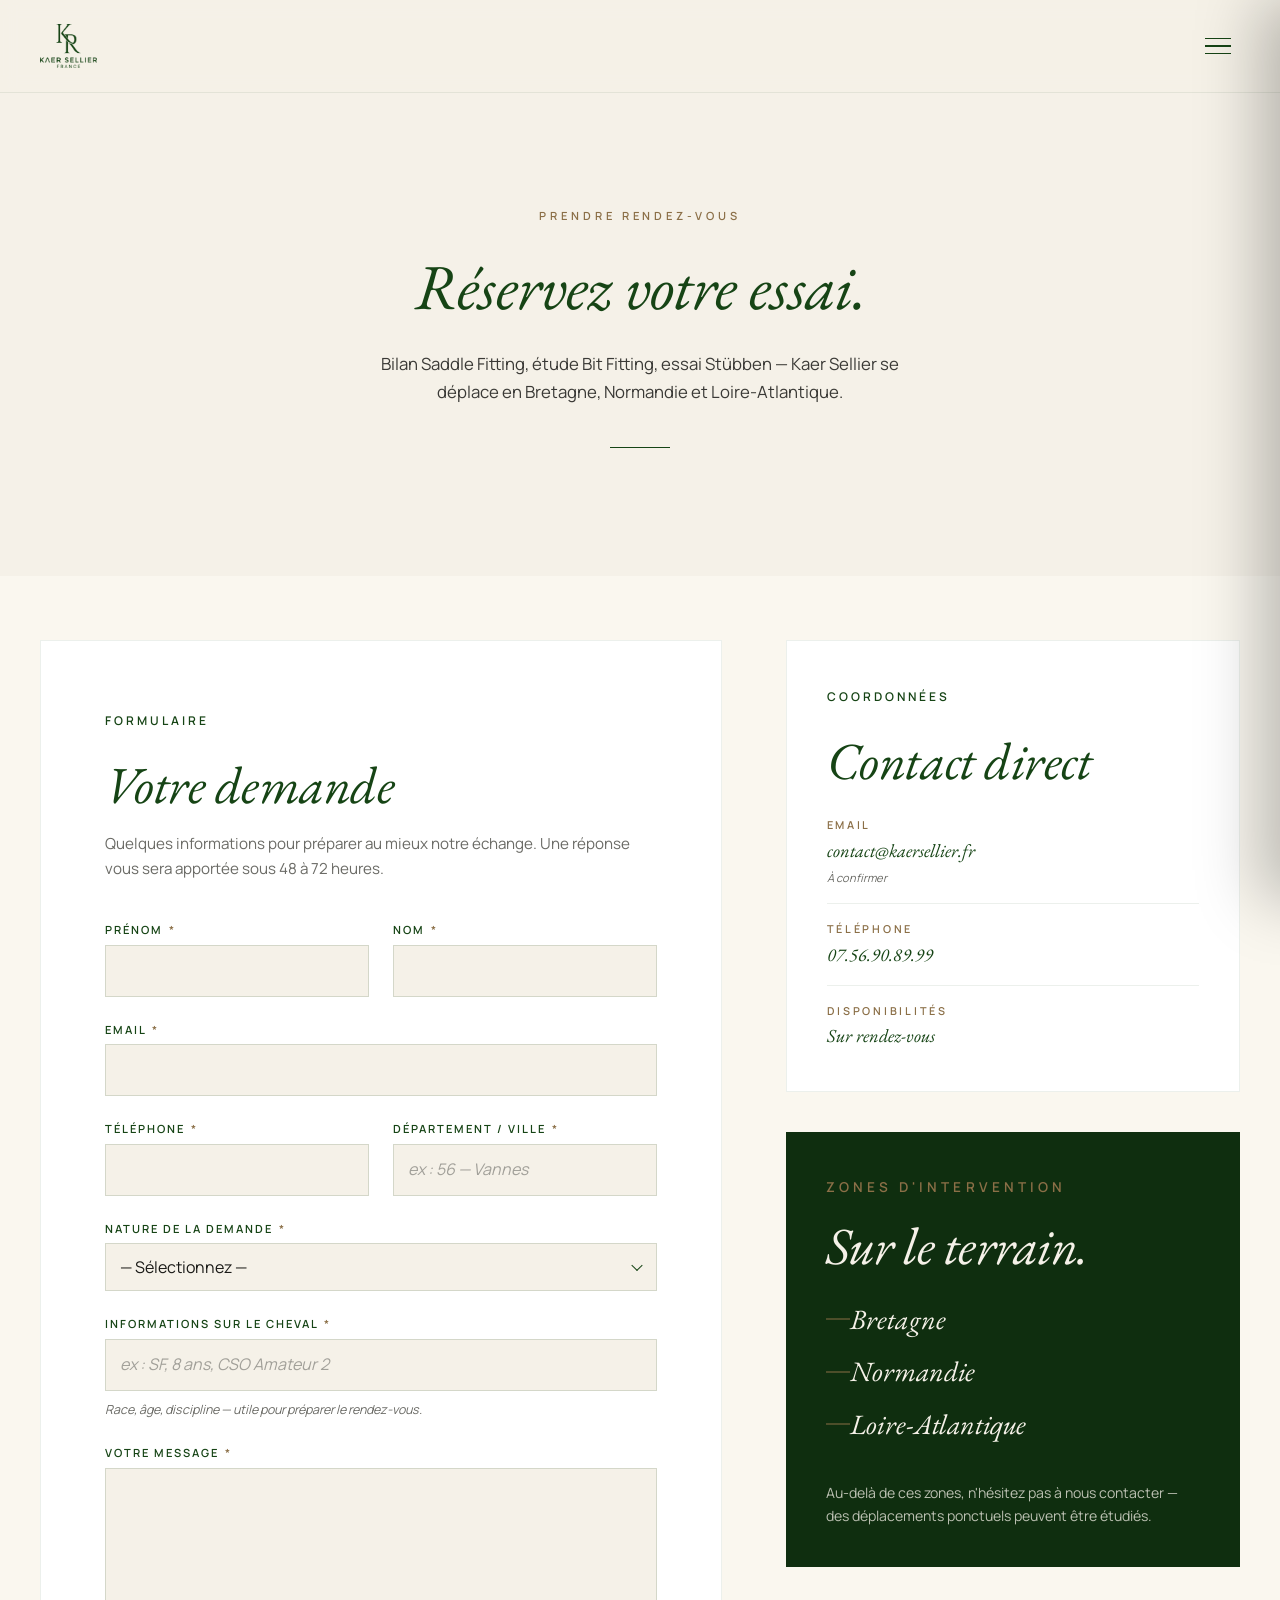
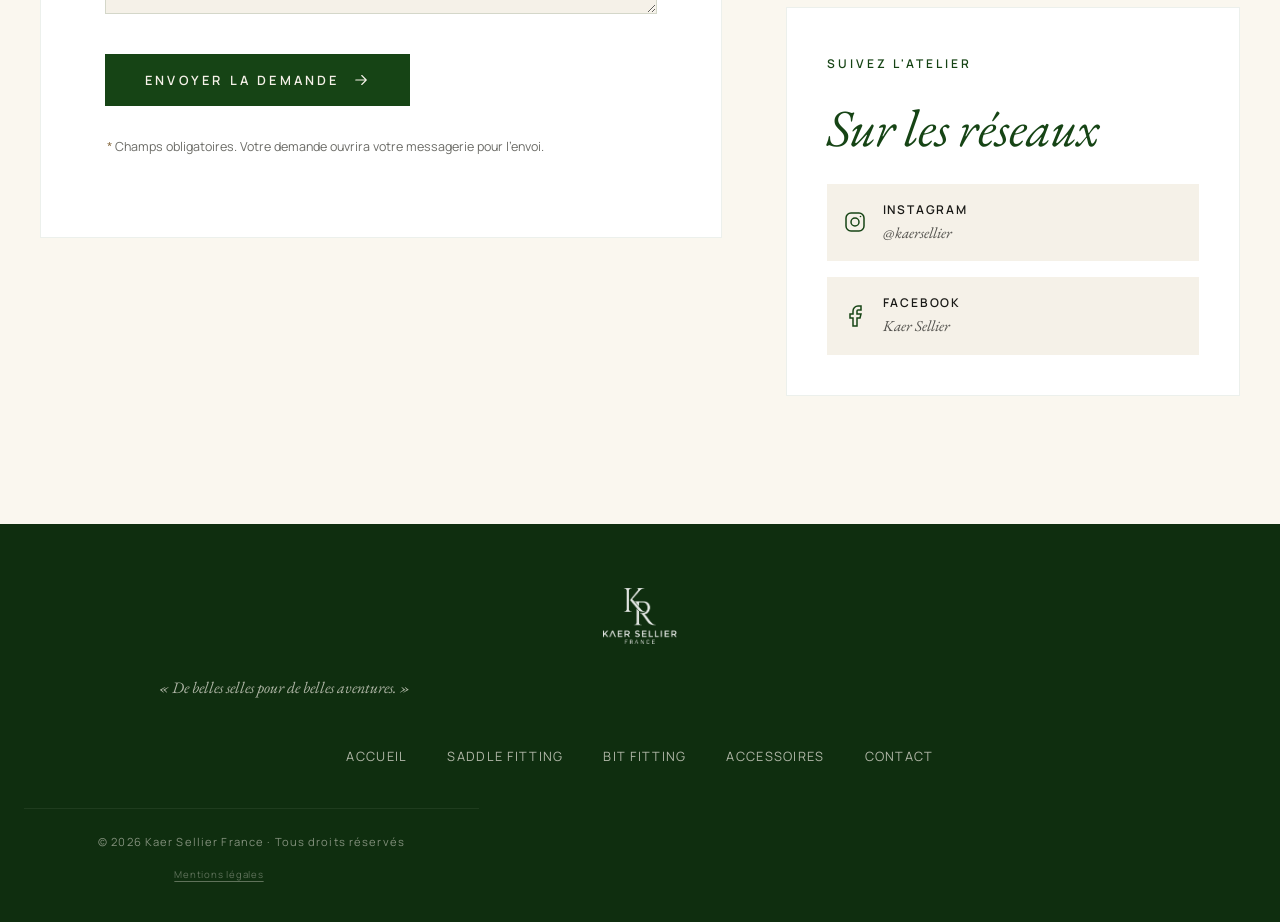
==== commit 8e248ce1: "v0.75 (je sais plus franchement)" ====
--- a/contact.html
+++ b/contact.html
@@ -318,12 +318,12 @@
       <li><a href="bit-fitting.html">Bit Fitting</a></li>
       <li><a href="accessoires.html">Accessoires</a></li>
       <li><a href="contact.html">Contact</a></li>
-      <li><a href="mentions-legales.html">Mentions légales</a></li>
     </ul>
 
     <p class="footer__copyright">
       © 2026 Kaer Sellier France · Tous droits réservés
     </p>
+    <p class="footer__legal"><a href="mentions-legales.html">Mentions légales</a></p>
   </footer>
 
   <script src="js/main.js"></script>
--- a/css/style.css
+++ b/css/style.css
@@ -979,6 +979,25 @@
   margin-top: var(--space-md);
 }
 
+.footer__legal {
+  margin-top: var(--space-xs);
+  font-family: var(--font-sans);
+  font-size: 0.6rem;
+  letter-spacing: 0.08em;
+  opacity: 0.35;
+}
+
+.footer__legal a {
+  color: var(--creme);
+  text-decoration: underline;
+  text-underline-offset: 3px;
+  transition: opacity 0.25s ease;
+}
+
+.footer__legal a:hover {
+  opacity: 0.7;
+}
+
 /* ============================================
    ANIMATIONS AU SCROLL
    ============================================ */
